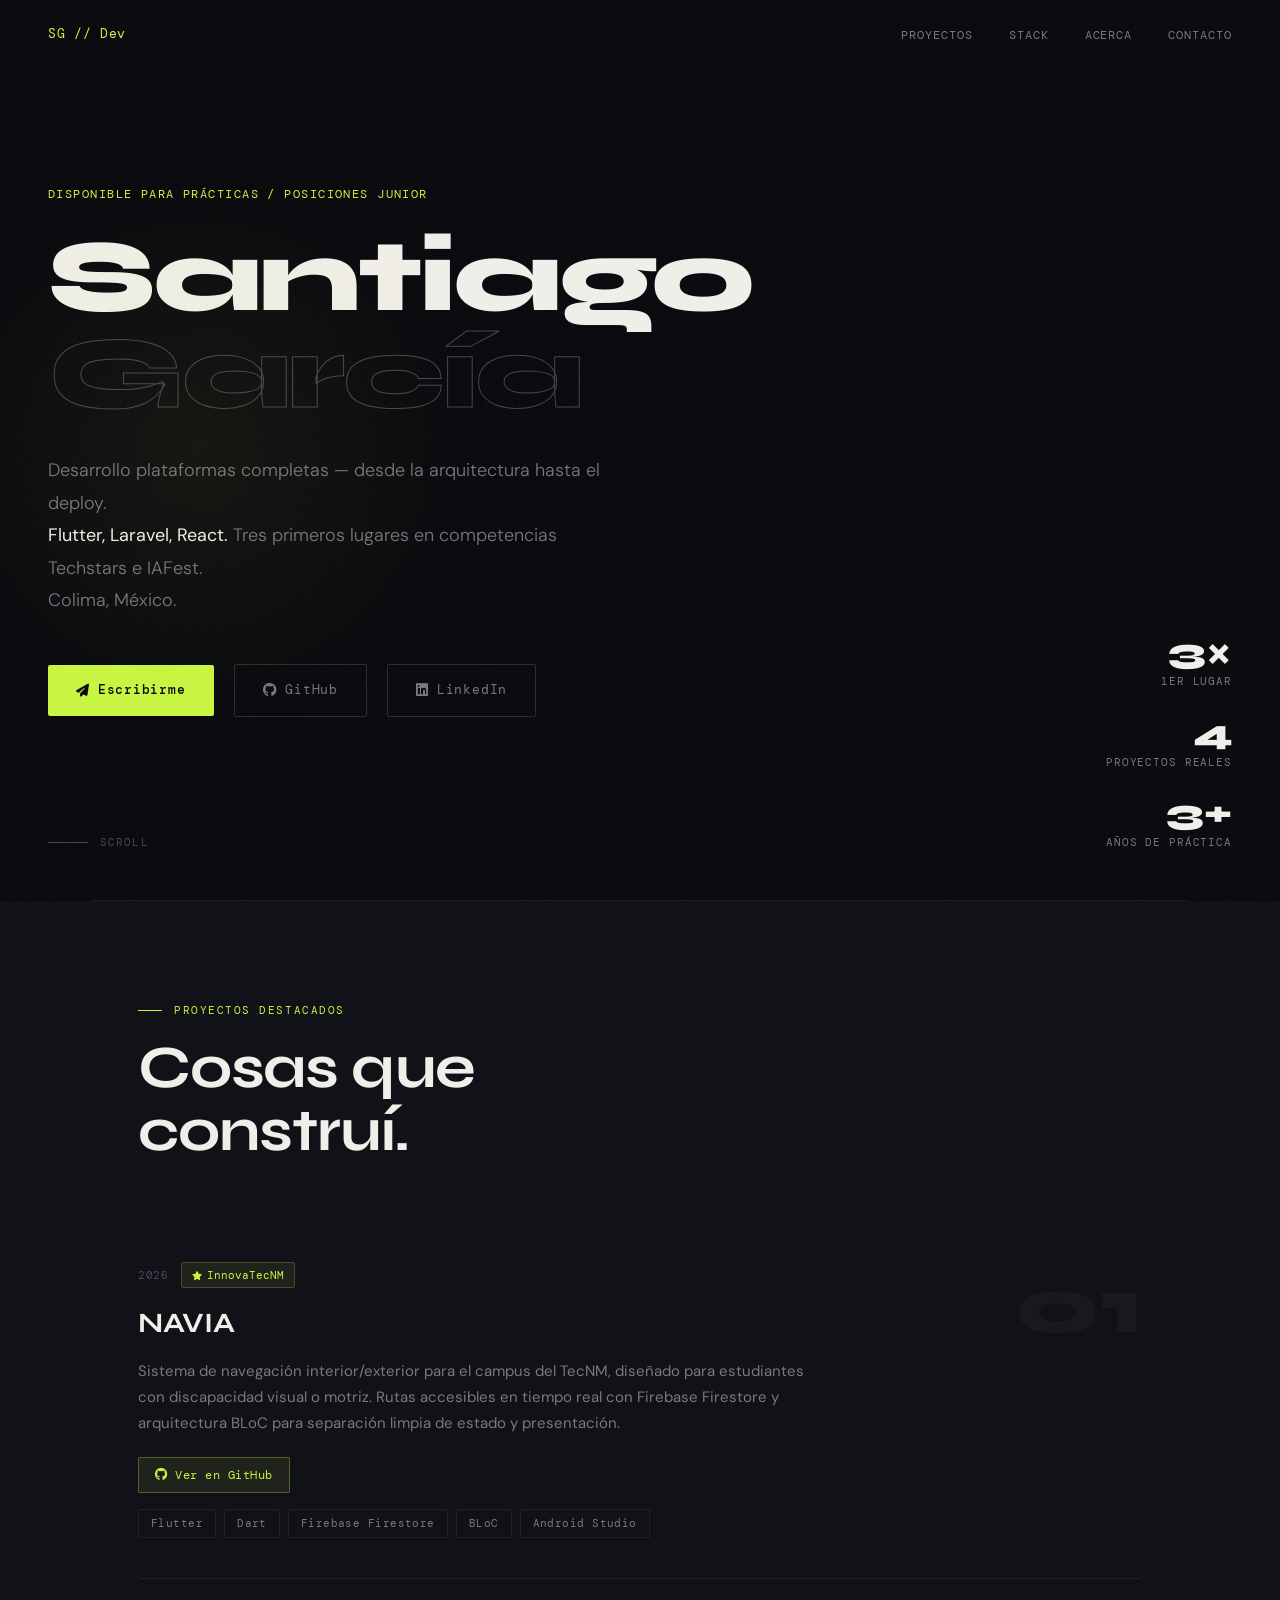
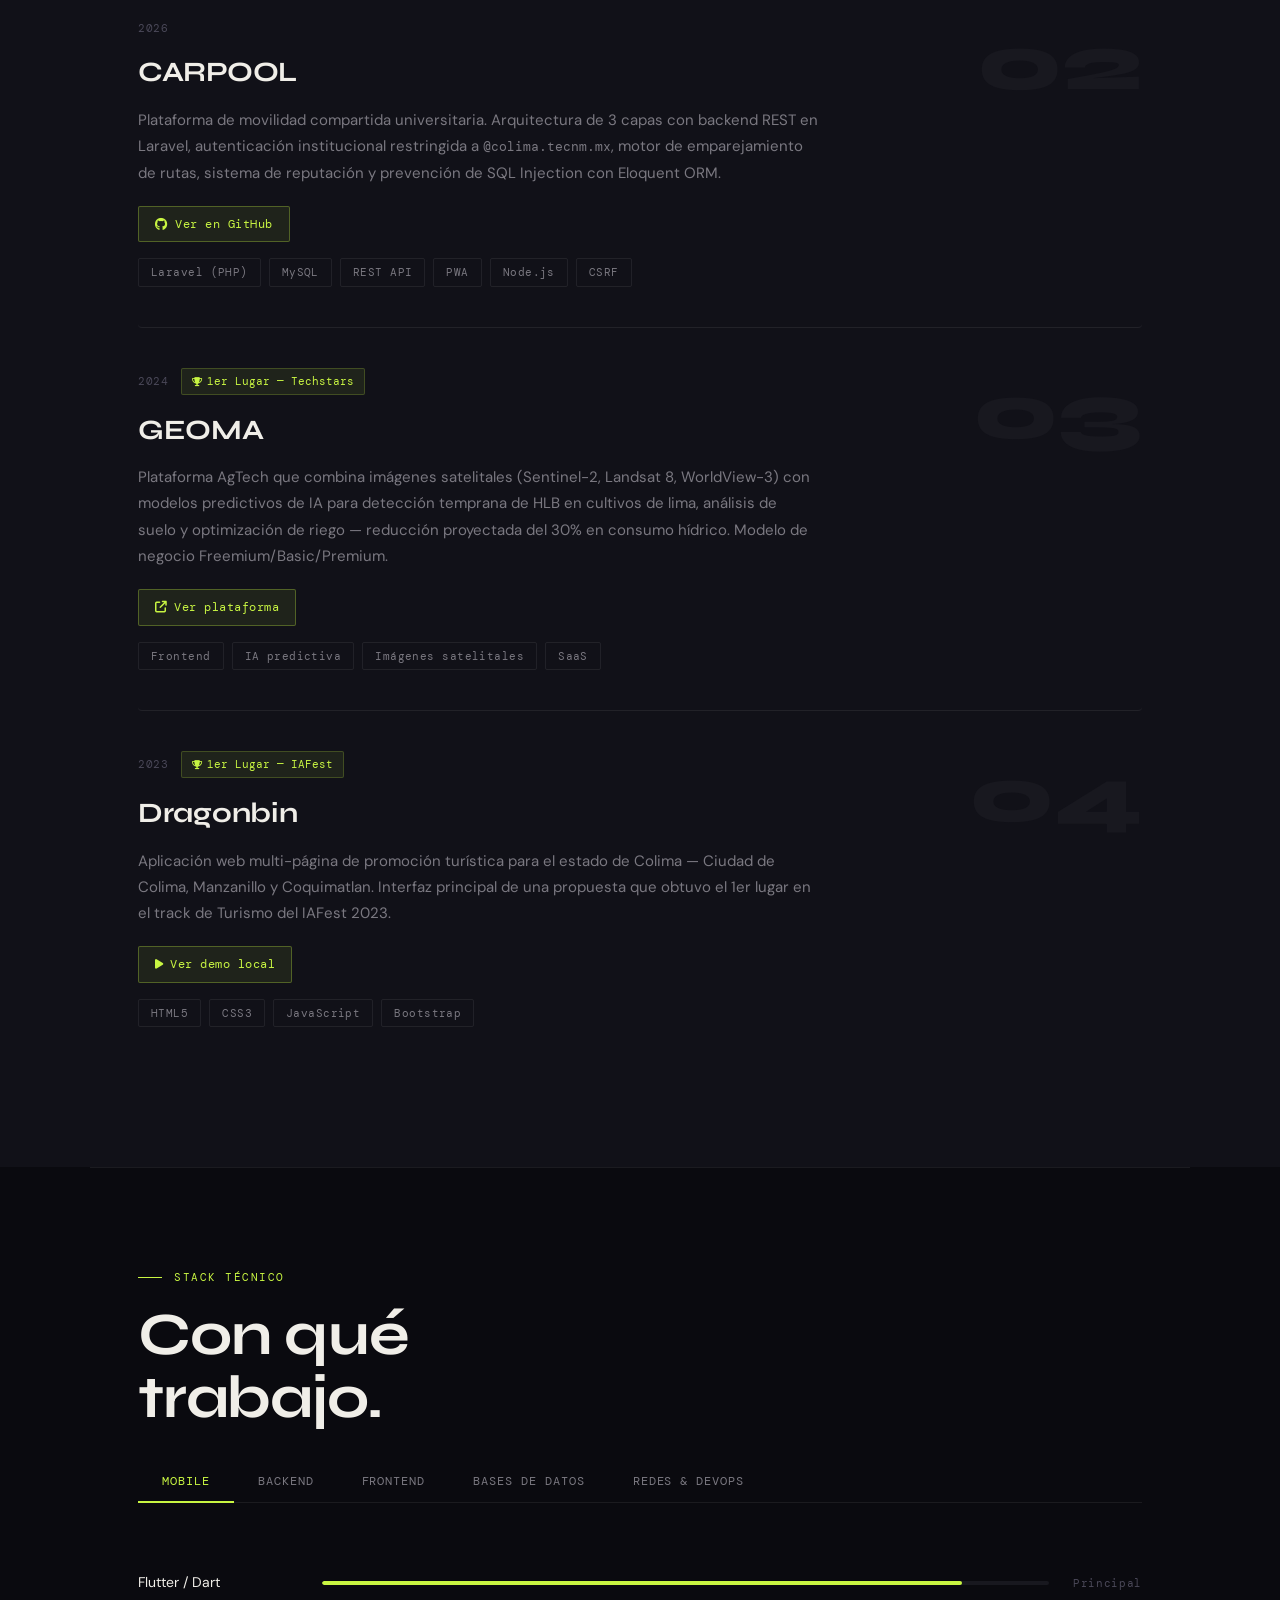
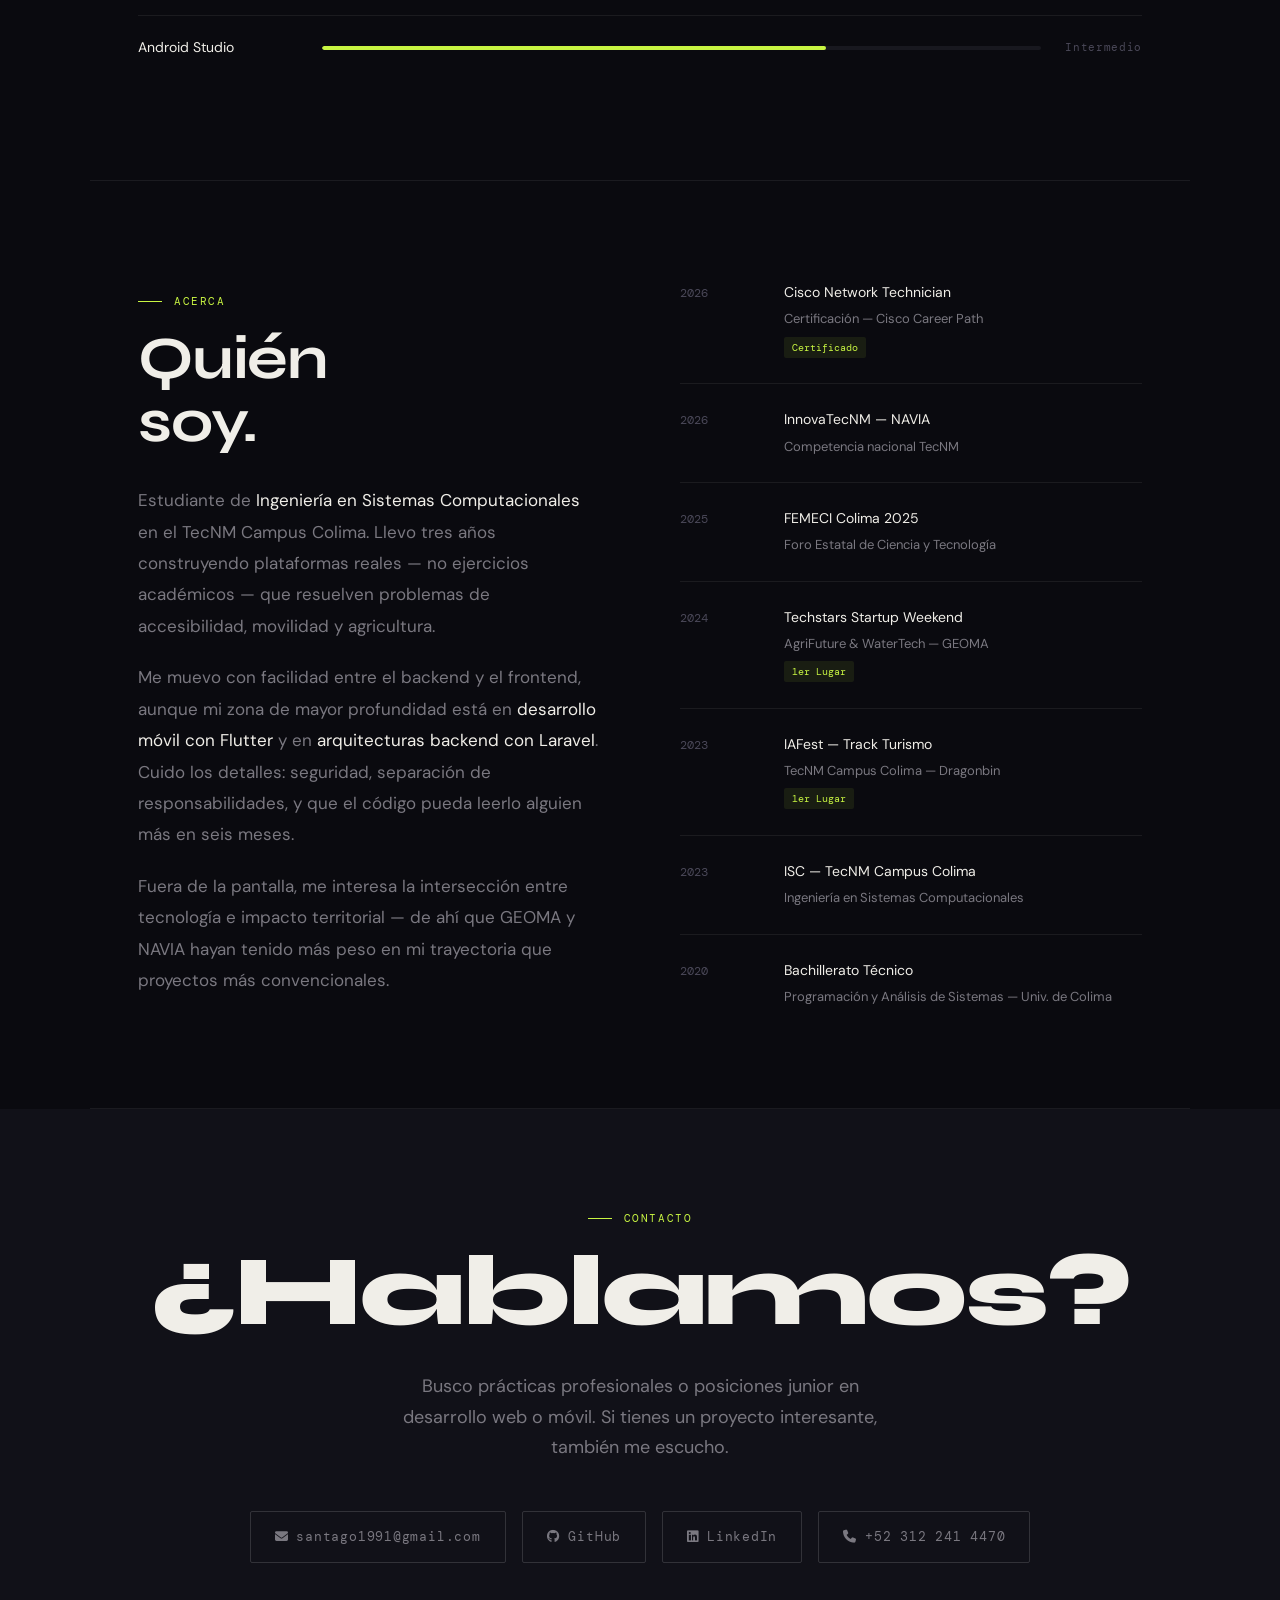
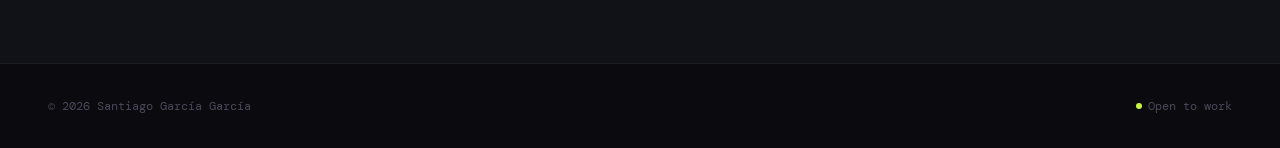
==== index.html @ 720985b6 "Add files via upload" ====
<!DOCTYPE html>
<html lang="es">
<head>
<meta charset="UTF-8">
<meta name="viewport" content="width=device-width, initial-scale=1.0">
<title>Santiago García — Software Developer</title>
<link href="https://fonts.googleapis.com/css2?family=Syne:wght@400;500;700;800&family=DM+Mono:wght@300;400;500&family=DM+Sans:ital,wght@0,300;0,400;0,500;1,300&display=swap" rel="stylesheet">
<link href="https://cdnjs.cloudflare.com/ajax/libs/font-awesome/6.5.0/css/all.min.css" rel="stylesheet">
<style>
:root {
  --bg: #0a0a0f;
  --surface: #111118;
  --surface2: #18181f;
  --border: rgba(255,255,255,0.07);
  --border-hover: rgba(255,255,255,0.14);
  --text: #f0eee8;
  --muted: #7a7880;
  --muted2: #4a4858;
  --accent: #c8f542;
  --accent-dim: rgba(200,245,66,0.08);
  --accent-dim2: rgba(200,245,66,0.15);
  --mono: 'DM Mono', monospace;
  --display: 'Syne', sans-serif;
  --body: 'DM Sans', sans-serif;
}
*,*::before,*::after{margin:0;padding:0;box-sizing:border-box}
html{scroll-behavior:smooth}
body{background:var(--bg);color:var(--text);font-family:var(--body);font-size:16px;line-height:1.7;overflow-x:hidden}
::selection{background:var(--accent);color:#0a0a0f}
a{color:inherit;text-decoration:none}

body::before{content:'';position:fixed;inset:0;background-image:url("data:image/svg+xml,%3Csvg viewBox='0 0 200 200' xmlns='http://www.w3.org/2000/svg'%3E%3Cfilter id='n'%3E%3CfeTurbulence type='fractalNoise' baseFrequency='0.9' numOctaves='4' stitchTiles='stitch'/%3E%3C/filter%3E%3Crect width='100%25' height='100%25' filter='url(%23n)' opacity='0.04'/%3E%3C/svg%3E");opacity:0.4;pointer-events:none;z-index:0}

/* NAV */
nav{position:fixed;top:0;left:0;right:0;z-index:100;padding:20px 48px;display:flex;align-items:center;justify-content:space-between;border-bottom:1px solid transparent;transition:border-color 0.3s,background 0.3s}
nav.scrolled{background:rgba(10,10,15,0.92);backdrop-filter:blur(20px);border-bottom-color:var(--border)}
.nav-logo{font-family:var(--mono);font-size:13px;color:var(--accent);letter-spacing:0.05em}
.nav-links{display:flex;gap:36px;list-style:none}
.nav-links a{font-family:var(--mono);font-size:12px;letter-spacing:0.08em;color:var(--muted);text-transform:uppercase;transition:color 0.2s}
.nav-links a:hover{color:var(--text)}

/* HERO */
.hero{position:relative;min-height:100vh;display:flex;flex-direction:column;justify-content:center;padding:0 48px;overflow:hidden}
.hero::after{content:'';position:absolute;width:600px;height:600px;background:radial-gradient(circle,rgba(200,245,66,0.06) 0%,transparent 70%);top:50%;left:-100px;transform:translateY(-50%);pointer-events:none;animation:pulse 6s ease-in-out infinite alternate}
@keyframes pulse{from{opacity:0.5;transform:translateY(-50%) scale(1)}to{opacity:1;transform:translateY(-48%) scale(1.05)}}

.hero-eyebrow{font-family:var(--mono);font-size:12px;letter-spacing:0.12em;color:var(--accent);text-transform:uppercase;margin-bottom:24px;opacity:0;animation:fadeUp 0.6s 0.2s ease forwards}
.hero-name{font-family:var(--display);font-size:clamp(56px,8vw,120px);font-weight:800;line-height:0.95;letter-spacing:-0.03em;margin-bottom:32px;opacity:0;animation:fadeUp 0.7s 0.35s ease forwards}
.hero-name em{font-style:normal;color:transparent;-webkit-text-stroke:1px rgba(255,255,255,0.25)}
.hero-statement{max-width:580px;font-size:18px;font-weight:300;color:var(--muted);line-height:1.8;margin-bottom:48px;opacity:0;animation:fadeUp 0.7s 0.5s ease forwards}
.hero-statement strong{color:var(--text);font-weight:400}
.hero-actions{display:flex;align-items:center;gap:20px;flex-wrap:wrap;opacity:0;animation:fadeUp 0.7s 0.65s ease forwards}

.btn-primary{display:inline-flex;align-items:center;gap:8px;background:var(--accent);color:#0a0a0f;font-family:var(--mono);font-size:13px;font-weight:500;letter-spacing:0.06em;padding:14px 28px;border-radius:2px;transition:opacity 0.2s,transform 0.2s}
.btn-primary:hover{opacity:0.88;transform:translateY(-1px)}
.btn-ghost{display:inline-flex;align-items:center;gap:8px;border:1px solid var(--border-hover);color:var(--muted);font-family:var(--mono);font-size:13px;letter-spacing:0.06em;padding:14px 28px;border-radius:2px;transition:border-color 0.2s,color 0.2s}
.btn-ghost:hover{border-color:var(--muted);color:var(--text)}

.hero-scroll{position:absolute;bottom:48px;left:48px;display:flex;align-items:center;gap:12px;opacity:0;animation:fadeUp 0.7s 0.9s ease forwards}
.hero-scroll span{font-family:var(--mono);font-size:11px;letter-spacing:0.1em;color:var(--muted2);text-transform:uppercase}
.scroll-line{width:40px;height:1px;background:var(--muted2);position:relative;overflow:hidden}
.scroll-line::after{content:'';position:absolute;left:-100%;top:0;width:100%;height:100%;background:var(--accent);animation:lineSlide 2s ease-in-out infinite}
@keyframes lineSlide{0%{left:-100%}50%{left:0%}100%{left:100%}}

.hero-stats{position:absolute;right:48px;bottom:48px;display:flex;flex-direction:column;gap:24px;text-align:right;opacity:0;animation:fadeUp 0.7s 0.8s ease forwards}
.stat-number{font-family:var(--display);font-size:36px;font-weight:800;color:var(--text);line-height:1}
.stat-label{font-family:var(--mono);font-size:11px;color:var(--muted);letter-spacing:0.08em;text-transform:uppercase;margin-top:2px}

@keyframes fadeUp{from{opacity:0;transform:translateY(24px)}to{opacity:1;transform:translateY(0)}}

/* SECTIONS */
section{position:relative;z-index:1}
.section-inner{max-width:1100px;margin:0 auto;padding:100px 48px}
.section-label{font-family:var(--mono);font-size:11px;letter-spacing:0.14em;color:var(--accent);text-transform:uppercase;margin-bottom:16px;display:flex;align-items:center;gap:12px}
.section-label::before{content:'';display:block;width:24px;height:1px;background:var(--accent)}
.section-title{font-family:var(--display);font-size:clamp(36px,5vw,60px);font-weight:700;letter-spacing:-0.02em;line-height:1.05;margin-bottom:60px}
.divider{height:1px;background:var(--border);max-width:1100px;margin:0 auto}

/* PROJECTS */
#projects{background:var(--surface)}
.projects-list{display:flex;flex-direction:column}

.project-item{display:grid;grid-template-columns:1fr auto;align-items:start;gap:32px;padding:40px 0;border-bottom:1px solid var(--border);transition:background 0.3s;border-radius:4px}
.project-item:last-child{border-bottom:none}
.project-item:hover{background:rgba(255,255,255,0.02)}
.project-item:hover .project-arrow{opacity:1;transform:translate(4px,-4px)}

.project-meta{display:flex;align-items:center;gap:12px;margin-bottom:12px}
.project-year{font-family:var(--mono);font-size:11px;color:var(--muted2);letter-spacing:0.06em}
.project-award{display:inline-flex;align-items:center;gap:5px;background:var(--accent-dim);color:var(--accent);font-family:var(--mono);font-size:11px;padding:3px 10px;border-radius:2px;border:1px solid rgba(200,245,66,0.2)}
.project-name{font-family:var(--display);font-size:28px;font-weight:700;letter-spacing:-0.01em;margin-bottom:10px}
.project-desc{color:var(--muted);font-size:15px;max-width:680px;line-height:1.75;margin-bottom:20px}

.project-links{display:flex;gap:10px;flex-wrap:wrap;margin-bottom:16px}
.project-link-btn{display:inline-flex;align-items:center;gap:7px;border:1px solid var(--border-hover);color:var(--muted);font-family:var(--mono);font-size:12px;letter-spacing:0.04em;padding:7px 16px;border-radius:2px;transition:all 0.2s}
.project-link-btn:hover{border-color:var(--accent);color:var(--accent);background:var(--accent-dim)}
.project-link-btn.primary-link{border-color:rgba(200,245,66,0.3);color:var(--accent);background:var(--accent-dim)}
.project-link-btn.primary-link:hover{background:var(--accent-dim2)}

.project-tech-list{display:flex;flex-wrap:wrap;gap:8px}
.tech-chip{font-family:var(--mono);font-size:11px;color:var(--muted);border:1px solid var(--border);padding:4px 12px;border-radius:2px;letter-spacing:0.04em;transition:border-color 0.2s,color 0.2s}
.project-item:hover .tech-chip{border-color:var(--border-hover);color:var(--text)}

.project-right{display:flex;flex-direction:column;align-items:flex-end;gap:16px;padding-top:4px}
.project-number{font-family:var(--display);font-size:80px;font-weight:800;color:var(--surface2);line-height:1;user-select:none;transition:color 0.3s}
.project-item:hover .project-number{color:rgba(200,245,66,0.08)}
.project-arrow{font-size:20px;color:var(--muted2);opacity:0;transition:opacity 0.3s,transform 0.3s}

/* SKILLS — REDISEÑO */
#skills{background:var(--bg)}

.skills-tabs{display:flex;gap:0;margin-bottom:48px;border-bottom:1px solid var(--border)}
.skill-tab{font-family:var(--mono);font-size:12px;letter-spacing:0.08em;text-transform:uppercase;color:var(--muted);padding:12px 24px;border-bottom:2px solid transparent;cursor:pointer;transition:color 0.2s,border-color 0.2s;background:none;border-top:none;border-left:none;border-right:none;margin-bottom:-1px}
.skill-tab:hover{color:var(--text)}
.skill-tab.active{color:var(--accent);border-bottom-color:var(--accent)}

.skills-panel{display:none}
.skills-panel.active{display:block}

.skills-rows{display:flex;flex-direction:column;gap:0}
.skill-row{display:grid;grid-template-columns:160px 1fr auto;align-items:center;gap:24px;padding:20px 0;border-bottom:1px solid var(--border)}
.skill-row:last-child{border-bottom:none}
.skill-row-name{font-size:14px;color:var(--text);font-weight:400}
.skill-bar-wrap{height:4px;background:var(--surface2);border-radius:2px;overflow:hidden;position:relative}
.skill-bar{height:100%;border-radius:2px;background:var(--accent);width:0;transition:width 1.2s cubic-bezier(0.16,1,0.3,1)}
.skill-level{font-family:var(--mono);font-size:11px;color:var(--muted2);letter-spacing:0.06em;white-space:nowrap}

/* ABOUT */
#about{background:var(--bg)}
.about-grid{display:grid;grid-template-columns:1fr 1fr;gap:80px;align-items:center}
.about-text{color:var(--muted);font-size:17px;line-height:1.85}
.about-text p{margin-bottom:20px}
.about-text p:last-child{margin-bottom:0}
.about-text strong{color:var(--text);font-weight:400}

.timeline{display:flex;flex-direction:column}
.timeline-item{display:grid;grid-template-columns:80px 1fr;gap:24px;padding:24px 0;border-bottom:1px solid var(--border)}
.timeline-item:first-child{padding-top:0}
.timeline-item:last-child{border-bottom:none;padding-bottom:0}
.tl-year{font-family:var(--mono);font-size:12px;color:var(--muted2);padding-top:2px}
.tl-title{font-size:14px;color:var(--text);font-weight:400;margin-bottom:4px}
.tl-sub{font-size:13px;color:var(--muted)}
.tl-badge{display:inline-block;background:var(--accent-dim);color:var(--accent);font-family:var(--mono);font-size:10px;padding:2px 8px;border-radius:2px;margin-top:6px}

/* CONTACT */
#contact{background:var(--surface)}
.contact-inner{display:flex;flex-direction:column;align-items:center;text-align:center}
.contact-title{font-family:var(--display);font-size:clamp(48px,8vw,100px);font-weight:800;letter-spacing:-0.03em;line-height:0.95;margin-bottom:32px;color:var(--text)}
.contact-subtitle{color:var(--muted);font-size:18px;max-width:500px;margin-bottom:48px;line-height:1.7}
.contact-links{display:flex;gap:16px;flex-wrap:wrap;justify-content:center}
.contact-link{display:inline-flex;align-items:center;gap:8px;border:1px solid var(--border-hover);color:var(--muted);font-family:var(--mono);font-size:13px;letter-spacing:0.06em;padding:14px 24px;border-radius:2px;transition:border-color 0.2s,color 0.2s,background 0.2s}
.contact-link:hover{border-color:var(--accent);color:var(--accent);background:var(--accent-dim)}

/* FOOTER */
footer{padding:32px 48px;border-top:1px solid var(--border);display:flex;justify-content:space-between;align-items:center}
.footer-text{font-family:var(--mono);font-size:12px;color:var(--muted2)}
.footer-right{font-family:var(--mono);font-size:12px;color:var(--muted2);display:flex;align-items:center;gap:6px}
.status-dot{width:6px;height:6px;border-radius:50%;background:var(--accent);animation:blink 2s ease-in-out infinite}
@keyframes blink{0%,100%{opacity:1}50%{opacity:0.3}}

/* REVEAL */
.reveal{opacity:0;transform:translateY(30px);transition:opacity 0.7s ease,transform 0.7s ease}
.reveal.visible{opacity:1;transform:translateY(0)}

/* RESPONSIVE */
@media(max-width:900px){
  .hero,.nav{padding-left:24px;padding-right:24px}
  nav{padding:20px 24px}
  .nav-links{display:none}
  .section-inner{padding:70px 24px}
  .about-grid{grid-template-columns:1fr;gap:48px}
  .awards-grid{grid-template-columns:1fr}
  .hero-stats{display:none}
  footer{padding:24px;flex-direction:column;gap:8px}
  .project-item{grid-template-columns:1fr}
  .project-number{display:none}
  .skill-row{grid-template-columns:120px 1fr auto;gap:16px}
}
</style>
</head>
<body>

<nav id="navbar">
  <div class="nav-logo">SG // Dev</div>
  <ul class="nav-links">
    <li><a href="#projects">Proyectos</a></li>
    <li><a href="#skills">Stack</a></li>
    <li><a href="#about">Acerca</a></li>
    <li><a href="#contact">Contacto</a></li>
  </ul>
</nav>

<!-- HERO -->
<section class="hero">
  <p class="hero-eyebrow">Disponible para prácticas / posiciones junior</p>
  <h1 class="hero-name">Santiago<br><em>García</em></h1>
  <p class="hero-statement">
    Desarrollo plataformas completas — desde la arquitectura hasta el deploy.<br>
    <strong>Flutter, Laravel, React.</strong> Tres primeros lugares en competencias Techstars e IAFest.<br>
    Colima, México.
  </p>
  <div class="hero-actions">
    <a href="mailto:santago1991@gmail.com" class="btn-primary">
      <i class="fas fa-paper-plane" style="font-size:13px"></i> Escribirme
    </a>
    <a href="https://github.com/SantiagoPro1" target="_blank" class="btn-ghost">
      <i class="fab fa-github" style="font-size:14px"></i> GitHub
    </a>
    <a href="https://linkedin.com/in/santiago-garc%C3%ADa-garc%C3%ADa-71a982220" target="_blank" class="btn-ghost">
      <i class="fab fa-linkedin" style="font-size:14px"></i> LinkedIn
    </a>
  </div>
  <div class="hero-scroll">
    <div class="scroll-line"></div>
    <span>Scroll</span>
  </div>
  <div class="hero-stats">
    <div>
      <div class="stat-number">3×</div>
      <div class="stat-label">1er lugar</div>
    </div>
    <div>
      <div class="stat-number">4</div>
      <div class="stat-label">proyectos reales</div>
    </div>
    <div>
      <div class="stat-number">3+</div>
      <div class="stat-label">años de práctica</div>
    </div>
  </div>
</section>

<div class="divider"></div>

<!-- PROJECTS -->
<section id="projects">
  <div class="section-inner">
    <p class="section-label reveal">Proyectos destacados</p>
    <h2 class="section-title reveal">Cosas que<br>construí.</h2>

    <div class="projects-list">

      <!-- NAVIA -->
      <div class="project-item reveal">
        <div class="project-left">
          <div class="project-meta">
            <span class="project-year">2026</span>
            <span class="project-award"><i class="fas fa-star" style="font-size:9px"></i> InnovaTecNM</span>
          </div>
          <div class="project-name">NAVIA</div>
          <p class="project-desc">
            Sistema de navegación interior/exterior para el campus del TecNM, diseñado para estudiantes con discapacidad visual o motriz. Rutas accesibles en tiempo real con Firebase Firestore y arquitectura BLoC para separación limpia de estado y presentación.
          </p>
          <div class="project-links">
            <a href="https://github.com/TacosAlPastorMX/SINAIT-APP" target="_blank" class="project-link-btn primary-link">
              <i class="fab fa-github" style="font-size:13px"></i> Ver en GitHub
            </a>
          </div>
          <div class="project-tech-list">
            <span class="tech-chip">Flutter</span>
            <span class="tech-chip">Dart</span>
            <span class="tech-chip">Firebase Firestore</span>
            <span class="tech-chip">BLoC</span>
            <span class="tech-chip">Android Studio</span>
          </div>
        </div>
        <div class="project-right">
          <div class="project-number">01</div>
          <div class="project-arrow"><i class="fas fa-arrow-up-right"></i></div>
        </div>
      </div>

      <!-- CARPOOL -->
      <div class="project-item reveal">
        <div class="project-left">
          <div class="project-meta">
            <span class="project-year">2026</span>
          </div>
          <div class="project-name">CARPOOL</div>
          <p class="project-desc">
            Plataforma de movilidad compartida universitaria. Arquitectura de 3 capas con backend REST en Laravel, autenticación institucional restringida a <code style="font-family:var(--mono);font-size:13px;color:var(--muted)">@colima.tecnm.mx</code>, motor de emparejamiento de rutas, sistema de reputación y prevención de SQL Injection con Eloquent ORM.
          </p>
          <div class="project-links">
            <a href="https://github.com/SantiagoPro1/CARPOOL" target="_blank" class="project-link-btn primary-link">
              <i class="fab fa-github" style="font-size:13px"></i> Ver en GitHub
            </a>
          </div>
          <div class="project-tech-list">
            <span class="tech-chip">Laravel (PHP)</span>
            <span class="tech-chip">MySQL</span>
            <span class="tech-chip">REST API</span>
            <span class="tech-chip">PWA</span>
            <span class="tech-chip">Node.js</span>
            <span class="tech-chip">CSRF</span>
          </div>
        </div>
        <div class="project-right">
          <div class="project-number">02</div>
          <div class="project-arrow"><i class="fas fa-arrow-up-right"></i></div>
        </div>
      </div>

      <!-- GEOMA -->
      <div class="project-item reveal">
        <div class="project-left">
          <div class="project-meta">
            <span class="project-year">2024</span>
            <span class="project-award"><i class="fas fa-trophy" style="font-size:9px"></i> 1er Lugar — Techstars</span>
          </div>
          <div class="project-name">GEOMA</div>
          <p class="project-desc">
            Plataforma AgTech que combina imágenes satelitales (Sentinel-2, Landsat 8, WorldView-3) con modelos predictivos de IA para detección temprana de HLB en cultivos de lima, análisis de suelo y optimización de riego — reducción proyectada del 30% en consumo hídrico. Modelo de negocio Freemium/Basic/Premium.
          </p>
          <div class="project-links">
            <a href="https://geomas.softr.app/" target="_blank" class="project-link-btn primary-link">
              <i class="fas fa-arrow-up-right-from-square" style="font-size:12px"></i> Ver plataforma
            </a>
          </div>
          <div class="project-tech-list">
            <span class="tech-chip">Frontend</span>
            <span class="tech-chip">IA predictiva</span>
            <span class="tech-chip">Imágenes satelitales</span>
            <span class="tech-chip">SaaS</span>
          </div>
        </div>
        <div class="project-right">
          <div class="project-number">03</div>
          <div class="project-arrow"><i class="fas fa-arrow-up-right"></i></div>
        </div>
      </div>

      <!-- DRAGONBIN -->
      <div class="project-item reveal">
        <div class="project-left">
          <div class="project-meta">
            <span class="project-year">2023</span>
            <span class="project-award"><i class="fas fa-trophy" style="font-size:9px"></i> 1er Lugar — IAFest</span>
          </div>
          <div class="project-name">Dragonbin</div>
          <p class="project-desc">
            Aplicación web multi-página de promoción turística para el estado de Colima — Ciudad de Colima, Manzanillo y Coquimatlan. Interfaz principal de una propuesta que obtuvo el 1er lugar en el track de Turismo del IAFest 2023.
          </p>
          <div class="project-links">
            <a href="#" onclick="openDragonbin(); return false;" class="project-link-btn primary-link">
              <i class="fas fa-play" style="font-size:11px"></i> Ver demo local
            </a>
          </div>
          <div class="project-tech-list">
            <span class="tech-chip">HTML5</span>
            <span class="tech-chip">CSS3</span>
            <span class="tech-chip">JavaScript</span>
            <span class="tech-chip">Bootstrap</span>
          </div>
        </div>
        <div class="project-right">
          <div class="project-number">04</div>
          <div class="project-arrow"><i class="fas fa-arrow-up-right"></i></div>
        </div>
      </div>

    </div>
  </div>
</section>

<div class="divider"></div>

<!-- SKILLS — NUEVA VERSIÓN CON TABS Y BARRAS -->
<section id="skills">
  <div class="section-inner">
    <p class="section-label reveal">Stack técnico</p>
    <h2 class="section-title reveal" style="margin-bottom:32px">Con qué<br>trabajo.</h2>

    <div class="skills-tabs reveal">
      <button class="skill-tab active" onclick="switchTab('mobile')">Mobile</button>
      <button class="skill-tab" onclick="switchTab('backend')">Backend</button>
      <button class="skill-tab" onclick="switchTab('frontend')">Frontend</button>
      <button class="skill-tab" onclick="switchTab('datos')">Bases de datos</button>
      <button class="skill-tab" onclick="switchTab('redes')">Redes & DevOps</button>
    </div>

    <!-- Mobile -->
    <div class="skills-panel active reveal" id="panel-mobile">
      <div class="skills-rows">
        <div class="skill-row">
          <div class="skill-row-name">Flutter / Dart</div>
          <div class="skill-bar-wrap"><div class="skill-bar" data-width="88"></div></div>
          <div class="skill-level">Principal</div>
        </div>

        <div class="skill-row">
          <div class="skill-row-name">Android Studio</div>
          <div class="skill-bar-wrap"><div class="skill-bar" data-width="70"></div></div>
          <div class="skill-level">Intermedio</div>
        </div>

      </div>
    </div>

    <!-- Backend -->
    <div class="skills-panel reveal" id="panel-backend">
      <div class="skills-rows">
        <div class="skill-row">
          <div class="skill-row-name">Laravel (PHP)</div>
          <div class="skill-bar-wrap"><div class="skill-bar" data-width="85"></div></div>
          <div class="skill-level">Principal</div>
        </div>
        <div class="skill-row">
          <div class="skill-row-name">REST API Design</div>
          <div class="skill-bar-wrap"><div class="skill-bar" data-width="80"></div></div>
          <div class="skill-level">Avanzado</div>
        </div>
        <div class="skill-row">
          <div class="skill-row-name">Node.js</div>
          <div class="skill-bar-wrap"><div class="skill-bar" data-width="65"></div></div>
          <div class="skill-level">Intermedio</div>
        </div>
        <div class="skill-row">
          <div class="skill-row-name">Python</div>
          <div class="skill-bar-wrap"><div class="skill-bar" data-width="60"></div></div>
          <div class="skill-level">Intermedio</div>
        </div>
        <div class="skill-row">
          <div class="skill-row-name">Java / C#</div>
          <div class="skill-bar-wrap"><div class="skill-bar" data-width="55"></div></div>
          <div class="skill-level">Funcional</div>
        </div>
      </div>
    </div>

    <!-- Frontend -->
    <div class="skills-panel reveal" id="panel-frontend">
      <div class="skills-rows">
        <div class="skill-row">
          <div class="skill-row-name">React</div>
          <div class="skill-bar-wrap"><div class="skill-bar" data-width="72"></div></div>
          <div class="skill-level">Avanzado</div>
        </div>
        <div class="skill-row">
          <div class="skill-row-name">HTML5 / CSS3</div>
          <div class="skill-bar-wrap"><div class="skill-bar" data-width="85"></div></div>
          <div class="skill-level">Avanzado</div>
        </div>
        <div class="skill-row">
          <div class="skill-row-name">JavaScript</div>
          <div class="skill-bar-wrap"><div class="skill-bar" data-width="75"></div></div>
          <div class="skill-level">Avanzado</div>
        </div>
        <div class="skill-row">
          <div class="skill-row-name">PWA</div>
          <div class="skill-bar-wrap"><div class="skill-bar" data-width="68"></div></div>
          <div class="skill-level">Intermedio</div>
        </div>
      </div>
    </div>

    <!-- Datos -->
    <div class="skills-panel reveal" id="panel-datos">
      <div class="skills-rows">
        <div class="skill-row">
          <div class="skill-row-name">MySQL</div>
          <div class="skill-bar-wrap"><div class="skill-bar" data-width="83"></div></div>
          <div class="skill-level">Avanzado</div>
        </div>
        <div class="skill-row">
          <div class="skill-row-name">Firebase Firestore</div>
          <div class="skill-bar-wrap"><div class="skill-bar" data-width="80"></div></div>
          <div class="skill-level">Avanzado</div>
        </div>
        <div class="skill-row">
          <div class="skill-row-name">SQL Server</div>
          <div class="skill-bar-wrap"><div class="skill-bar" data-width="65"></div></div>
          <div class="skill-level">Intermedio</div>
        </div>
        <div class="skill-row">
          <div class="skill-row-name">SQLite</div>
          <div class="skill-bar-wrap"><div class="skill-bar" data-width="62"></div></div>
          <div class="skill-level">Intermedio</div>
        </div>
      </div>
    </div>

    <!-- Redes -->
    <div class="skills-panel reveal" id="panel-redes">
      <div class="skills-rows">
        <div class="skill-row">
          <div class="skill-row-name">Git / GitHub</div>
          <div class="skill-bar-wrap"><div class="skill-bar" data-width="82"></div></div>
          <div class="skill-level">Avanzado</div>
        </div>
        <div class="skill-row">
          <div class="skill-row-name">Cisco Networking</div>
          <div class="skill-bar-wrap"><div class="skill-bar" data-width="75"></div></div>
          <div class="skill-level">Certificado</div>
        </div>
        <div class="skill-row">
          <div class="skill-row-name">TCP/IP</div>
          <div class="skill-bar-wrap"><div class="skill-bar" data-width="72"></div></div>
          <div class="skill-level">Avanzado</div>
        </div>
        <div class="skill-row">
          <div class="skill-row-name">Linux (Nobara/Fedora)</div>
          <div class="skill-bar-wrap"><div class="skill-bar" data-width="70"></div></div>
          <div class="skill-level">Intermedio</div>
        </div>
        <div class="skill-row">
          <div class="skill-row-name">CLI</div>
          <div class="skill-bar-wrap"><div class="skill-bar" data-width="78"></div></div>
          <div class="skill-level">Avanzado</div>
        </div>
      </div>
    </div>

  </div>
</section>

<div class="divider"></div>

<!-- ABOUT -->
<section id="about">
  <div class="section-inner">
    <div class="about-grid">
      <div>
        <p class="section-label reveal">Acerca</p>
        <h2 class="section-title reveal" style="margin-bottom:32px">Quién<br>soy.</h2>
        <div class="about-text reveal">
          <p>Estudiante de <strong>Ingeniería en Sistemas Computacionales</strong> en el TecNM Campus Colima. Llevo tres años construyendo plataformas reales — no ejercicios académicos — que resuelven problemas de accesibilidad, movilidad y agricultura.</p>
          <p>Me muevo con facilidad entre el backend y el frontend, aunque mi zona de mayor profundidad está en <strong>desarrollo móvil con Flutter</strong> y en <strong>arquitecturas backend con Laravel</strong>. Cuido los detalles: seguridad, separación de responsabilidades, y que el código pueda leerlo alguien más en seis meses.</p>
          <p>Fuera de la pantalla, me interesa la intersección entre tecnología e impacto territorial — de ahí que GEOMA y NAVIA hayan tenido más peso en mi trayectoria que proyectos más convencionales.</p>
        </div>
      </div>
      <div class="about-right reveal">
        <div class="timeline">
          <div class="timeline-item">
            <div class="tl-year">2026</div>
            <div>
              <div class="tl-title">Cisco Network Technician</div>
              <div class="tl-sub">Certificación — Cisco Career Path</div>
              <div class="tl-badge">Certificado</div>
            </div>
          </div>
          <div class="timeline-item">
            <div class="tl-year">2026</div>
            <div>
              <div class="tl-title">InnovaTecNM — NAVIA</div>
              <div class="tl-sub">Competencia nacional TecNM</div>
            </div>
          </div>
          <div class="timeline-item">
            <div class="tl-year">2025</div>
            <div>
              <div class="tl-title">FEMECI Colima 2025</div>
              <div class="tl-sub">Foro Estatal de Ciencia y Tecnología</div>
            </div>
          </div>
          <div class="timeline-item">
            <div class="tl-year">2024</div>
            <div>
              <div class="tl-title">Techstars Startup Weekend</div>
              <div class="tl-sub">AgriFuture & WaterTech — GEOMA</div>
              <div class="tl-badge">1er Lugar</div>
            </div>
          </div>
          <div class="timeline-item">
            <div class="tl-year">2023</div>
            <div>
              <div class="tl-title">IAFest — Track Turismo</div>
              <div class="tl-sub">TecNM Campus Colima — Dragonbin</div>
              <div class="tl-badge">1er Lugar</div>
            </div>
          </div>
          <div class="timeline-item">
            <div class="tl-year">2023</div>
            <div>
              <div class="tl-title">ISC — TecNM Campus Colima</div>
              <div class="tl-sub">Ingeniería en Sistemas Computacionales</div>
            </div>
          </div>
          <div class="timeline-item">
            <div class="tl-year">2020</div>
            <div>
              <div class="tl-title">Bachillerato Técnico</div>
              <div class="tl-sub">Programación y Análisis de Sistemas — Univ. de Colima</div>
            </div>
          </div>
        </div>
      </div>
    </div>
  </div>
</section>

<div class="divider"></div>

<!-- CONTACT -->
<section id="contact">
  <div class="section-inner">
    <div class="contact-inner">
      <p class="section-label reveal" style="justify-content:center">Contacto</p>
      <h2 class="contact-title reveal">¿Hablamos?</h2>
      <p class="contact-subtitle reveal">Busco prácticas profesionales o posiciones junior en desarrollo web o móvil. Si tienes un proyecto interesante, también me escucho.</p>
      <div class="contact-links reveal">
        <a href="mailto:santago1991@gmail.com" class="contact-link">
          <i class="fas fa-envelope"></i> santago1991@gmail.com
        </a>
        <a href="https://github.com/SantiagoPro1" target="_blank" class="contact-link">
          <i class="fab fa-github"></i> GitHub
        </a>
        <a href="https://linkedin.com/in/santiago-garc%C3%ADa-garc%C3%ADa-71a982220" target="_blank" class="contact-link">
          <i class="fab fa-linkedin"></i> LinkedIn
        </a>
        <a href="tel:+523122414470" class="contact-link">
          <i class="fas fa-phone"></i> +52 312 241 4470
        </a>
      </div>
    </div>
  </div>
</section>

<footer>
  <span class="footer-text">© 2026 Santiago García García</span>
  <div class="footer-right">
    <div class="status-dot"></div>
    Open to work
  </div>
</footer>

<script>
// Nav scroll
const navbar = document.getElementById('navbar');
window.addEventListener('scroll', () => {
  navbar.classList.toggle('scrolled', window.scrollY > 60);
});

// Reveal on scroll
const observer = new IntersectionObserver((entries) => {
  entries.forEach(entry => {
    if (entry.isIntersecting) {
      setTimeout(() => entry.target.classList.add('visible'), 80);
      observer.unobserve(entry.target);
    }
  });
}, { threshold: 0.1 });
document.querySelectorAll('.reveal').forEach(el => observer.observe(el));

// Skill bars animation
function animateBars(panel) {
  panel.querySelectorAll('.skill-bar').forEach(bar => {
    bar.style.width = '0';
    setTimeout(() => {
      bar.style.width = bar.dataset.width + '%';
    }, 50);
  });
}

// Tabs
function switchTab(name) {
  document.querySelectorAll('.skill-tab').forEach(t => t.classList.remove('active'));
  document.querySelectorAll('.skills-panel').forEach(p => p.classList.remove('active'));
  event.target.classList.add('active');
  const panel = document.getElementById('panel-' + name);
  panel.classList.add('active');
  animateBars(panel);
}

// Animate bars when skills section enters viewport
const skillsObserver = new IntersectionObserver((entries) => {
  entries.forEach(entry => {
    if (entry.isIntersecting) {
      const activePanel = document.querySelector('.skills-panel.active');
      if (activePanel) animateBars(activePanel);
      skillsObserver.disconnect();
    }
  });
}, { threshold: 0.2 });
const skillsSection = document.getElementById('skills');
if (skillsSection) skillsObserver.observe(skillsSection);

// Dragonbin demo note
function openDragonbin() {
  alert('Dragonbin es un proyecto local (HTML/CSS). Para verlo, descarga el ZIP desde el portafolio o contáctame directamente.');
}
</script>
</body>
</html>
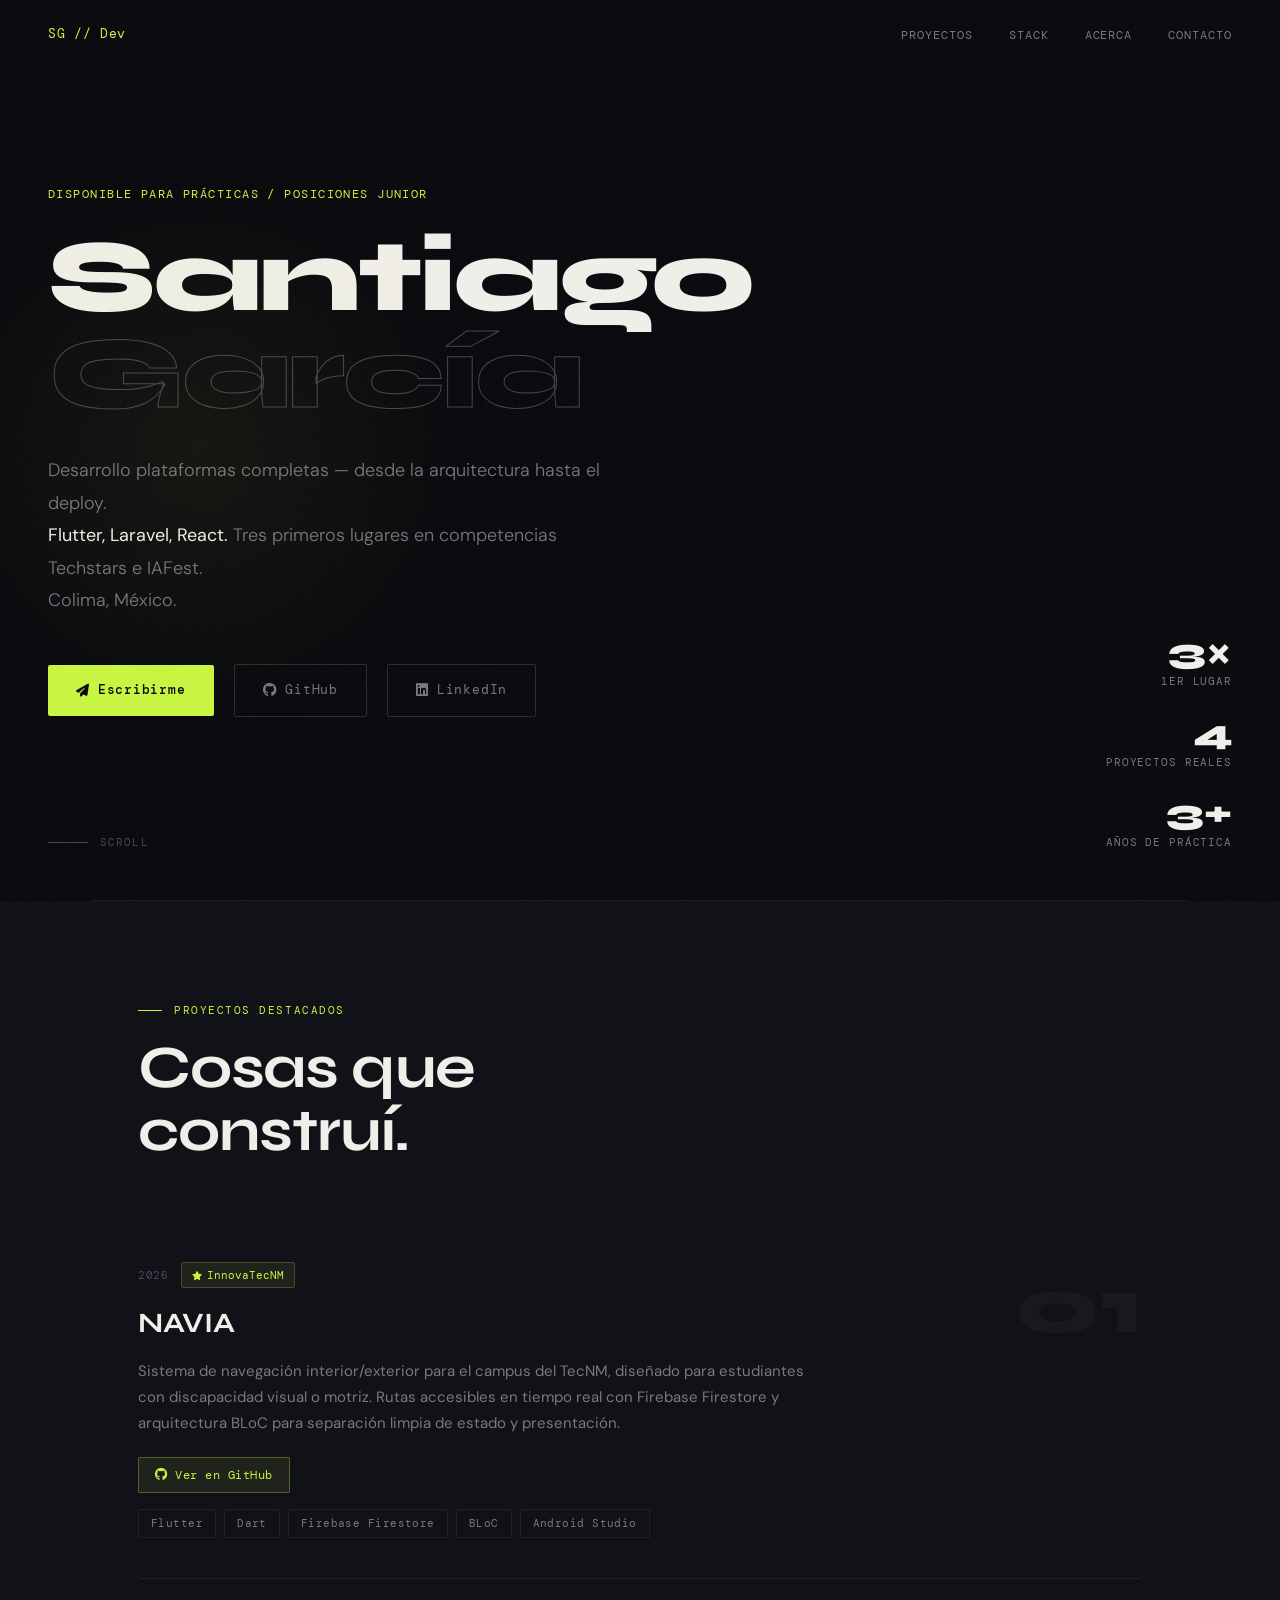
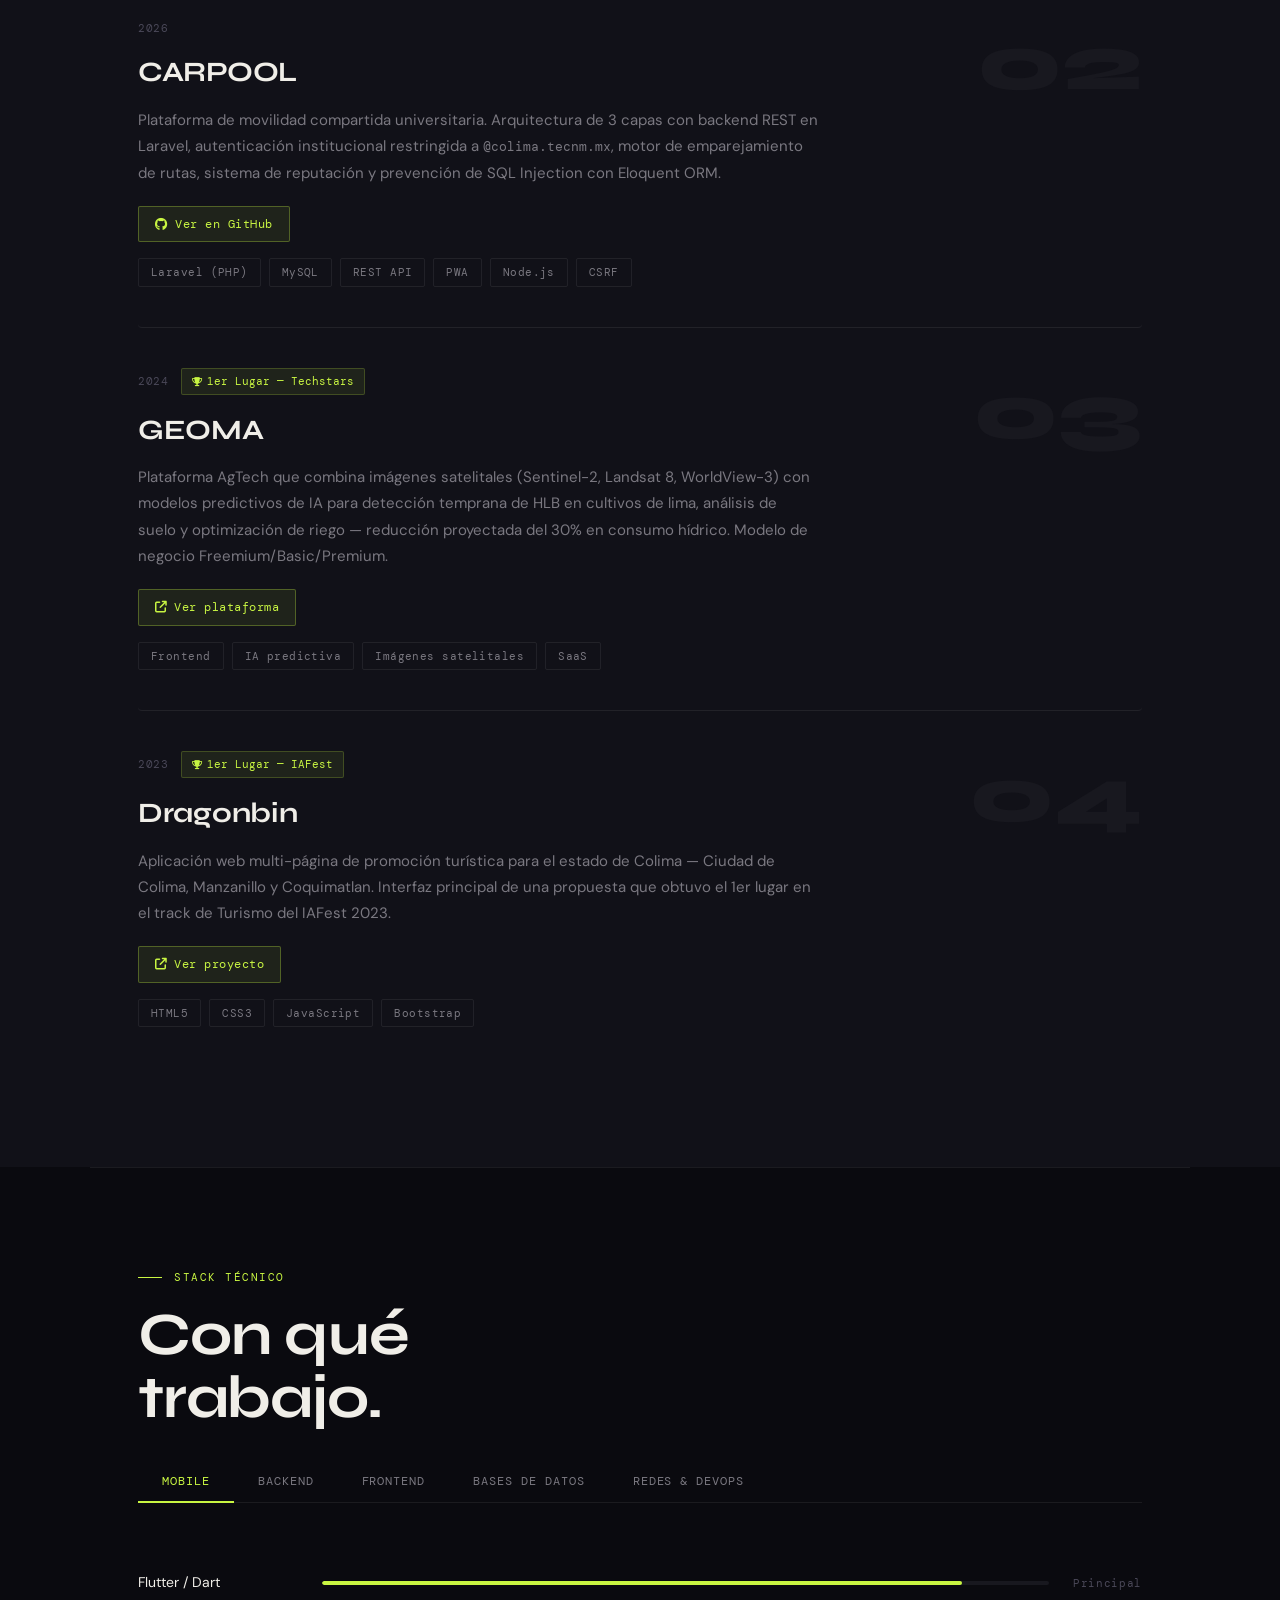
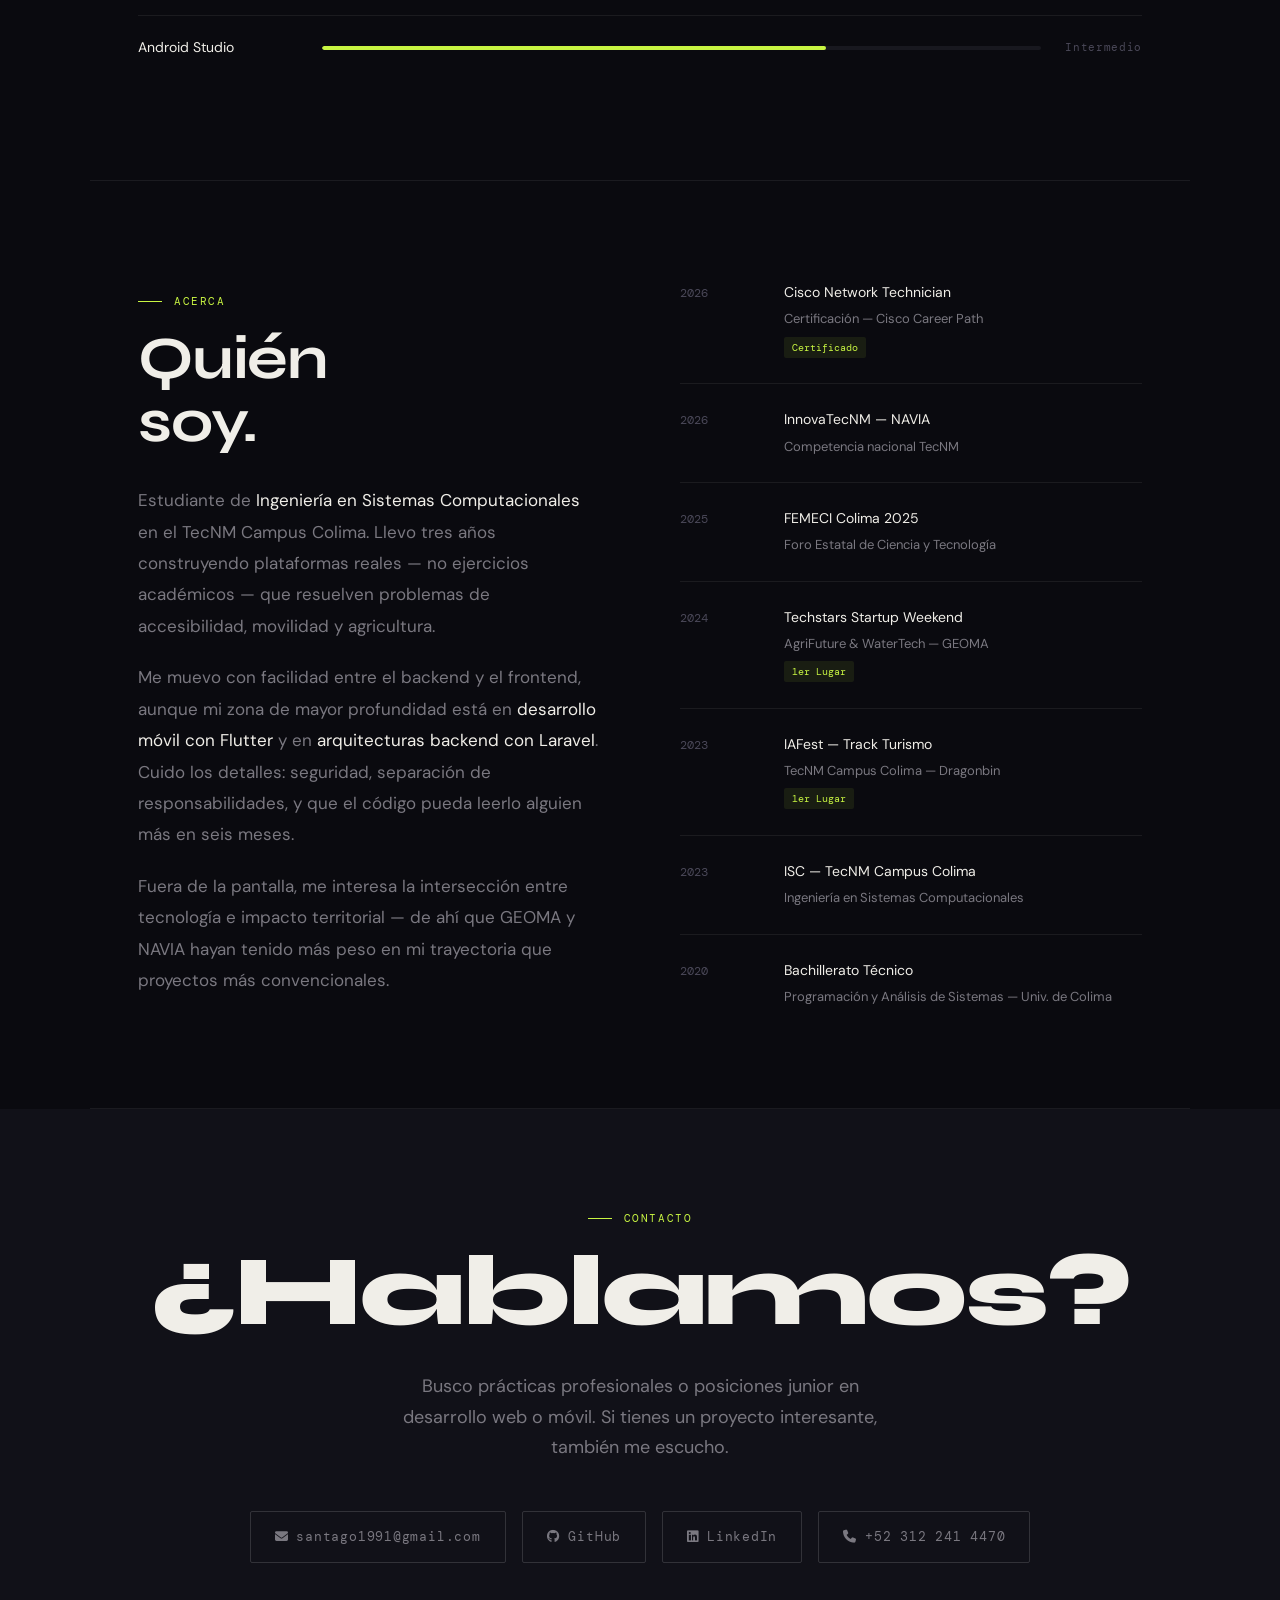
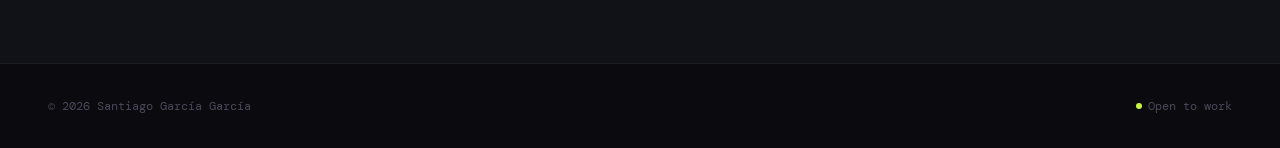
==== commit 84460cbe: "Add files via upload" ====
--- a/index.html
+++ b/index.html
@@ -341,8 +341,8 @@
             Aplicación web multi-página de promoción turística para el estado de Colima — Ciudad de Colima, Manzanillo y Coquimatlan. Interfaz principal de una propuesta que obtuvo el 1er lugar en el track de Turismo del IAFest 2023.
           </p>
           <div class="project-links">
-            <a href="#" onclick="openDragonbin(); return false;" class="project-link-btn primary-link">
-              <i class="fas fa-play" style="font-size:11px"></i> Ver demo local
+            <a href="./dragonbin/index.html" target="_blank" class="project-link-btn primary-link">
+              <i class="fas fa-arrow-up-right-from-square" style="font-size:12px"></i> Ver proyecto
             </a>
           </div>
           <div class="project-tech-list">
@@ -674,10 +674,6 @@
 const skillsSection = document.getElementById('skills');
 if (skillsSection) skillsObserver.observe(skillsSection);
 
-// Dragonbin demo note
-function openDragonbin() {
-  alert('Dragonbin es un proyecto local (HTML/CSS). Para verlo, descarga el ZIP desde el portafolio o contáctame directamente.');
-}
 </script>
 </body>
 </html>
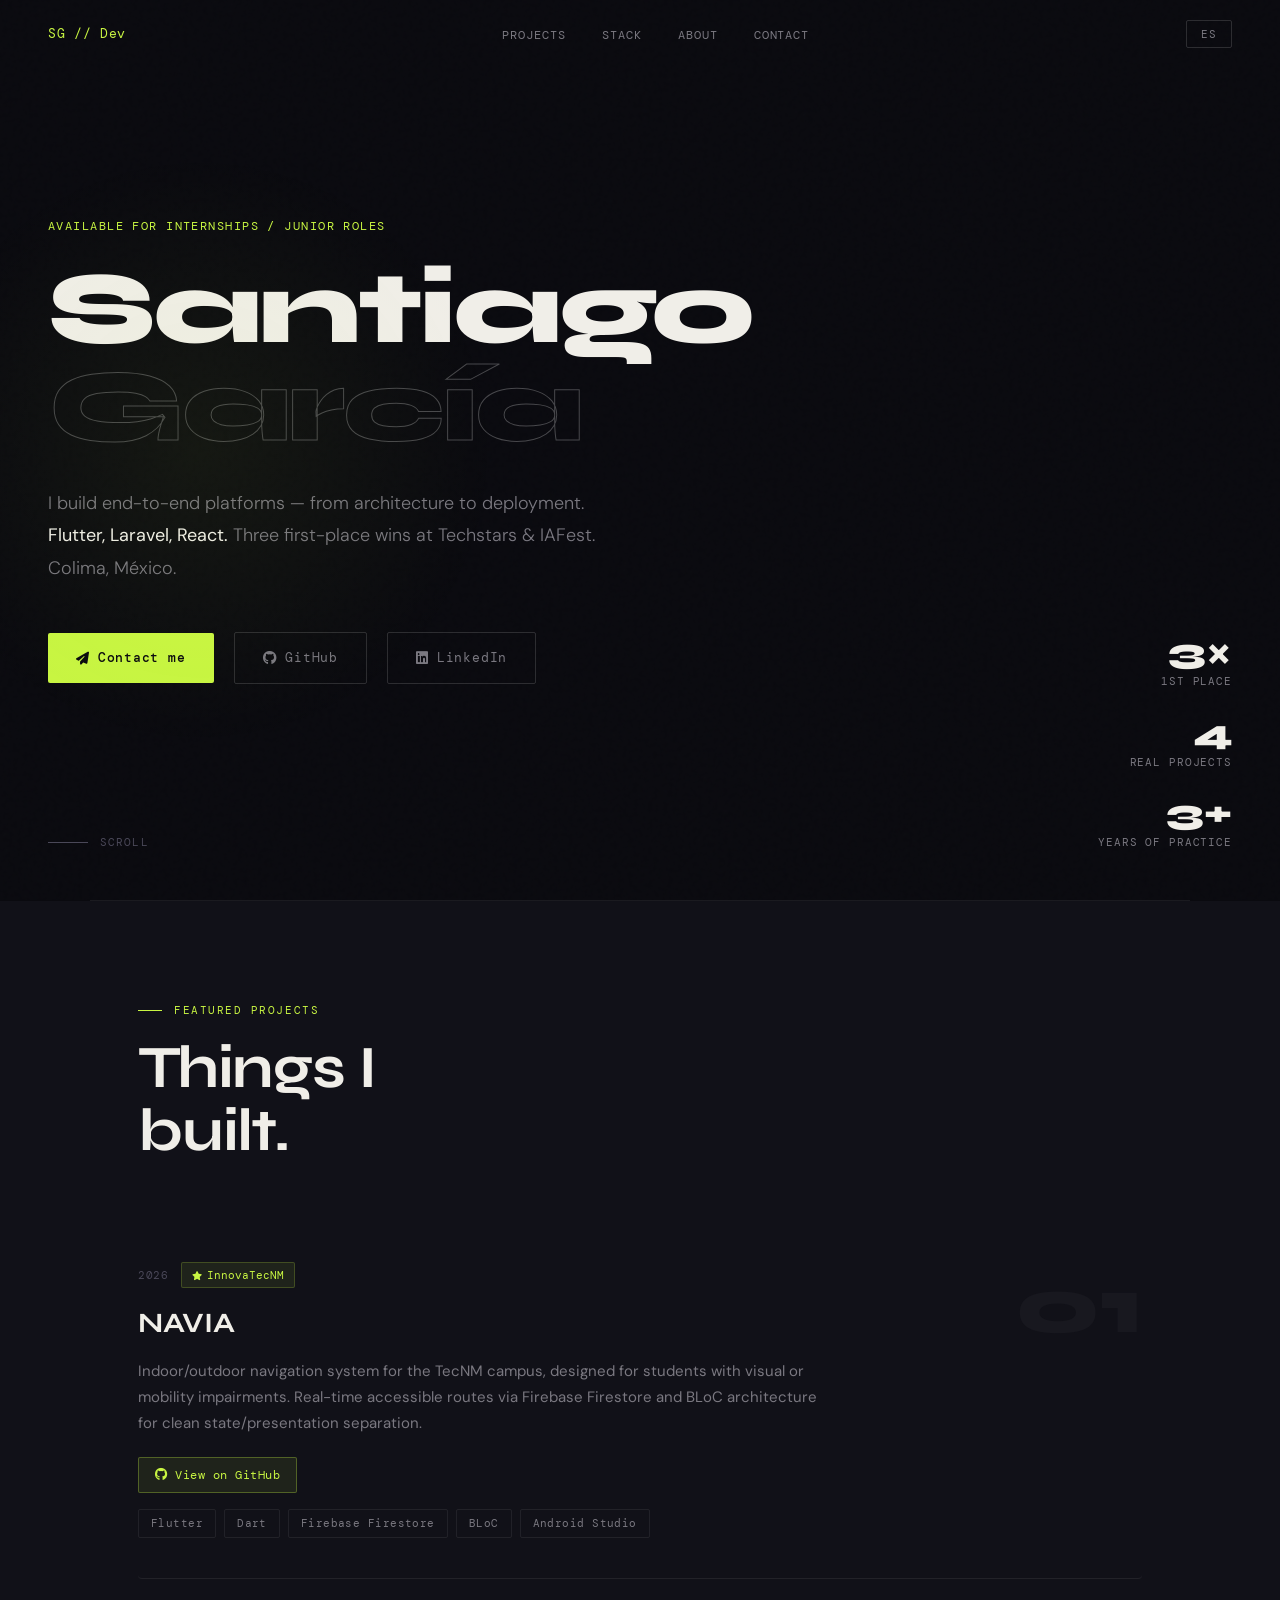
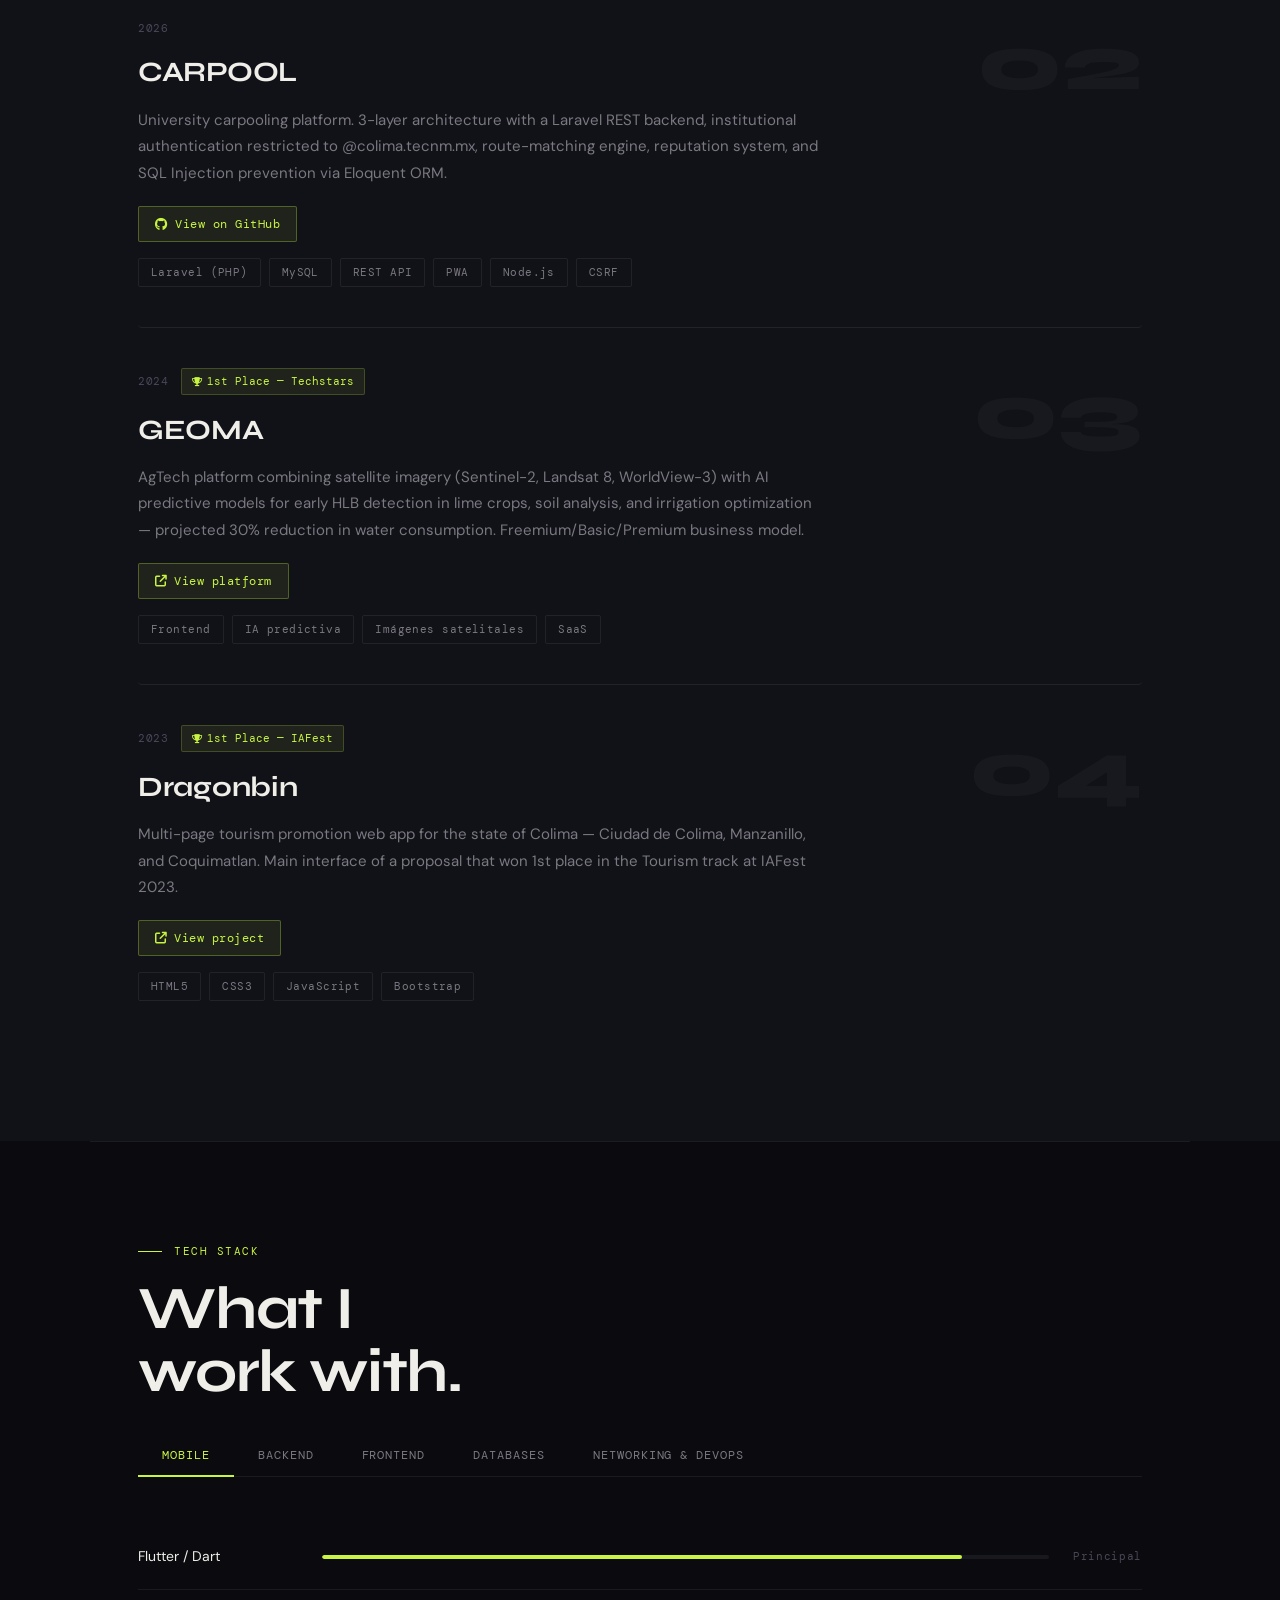
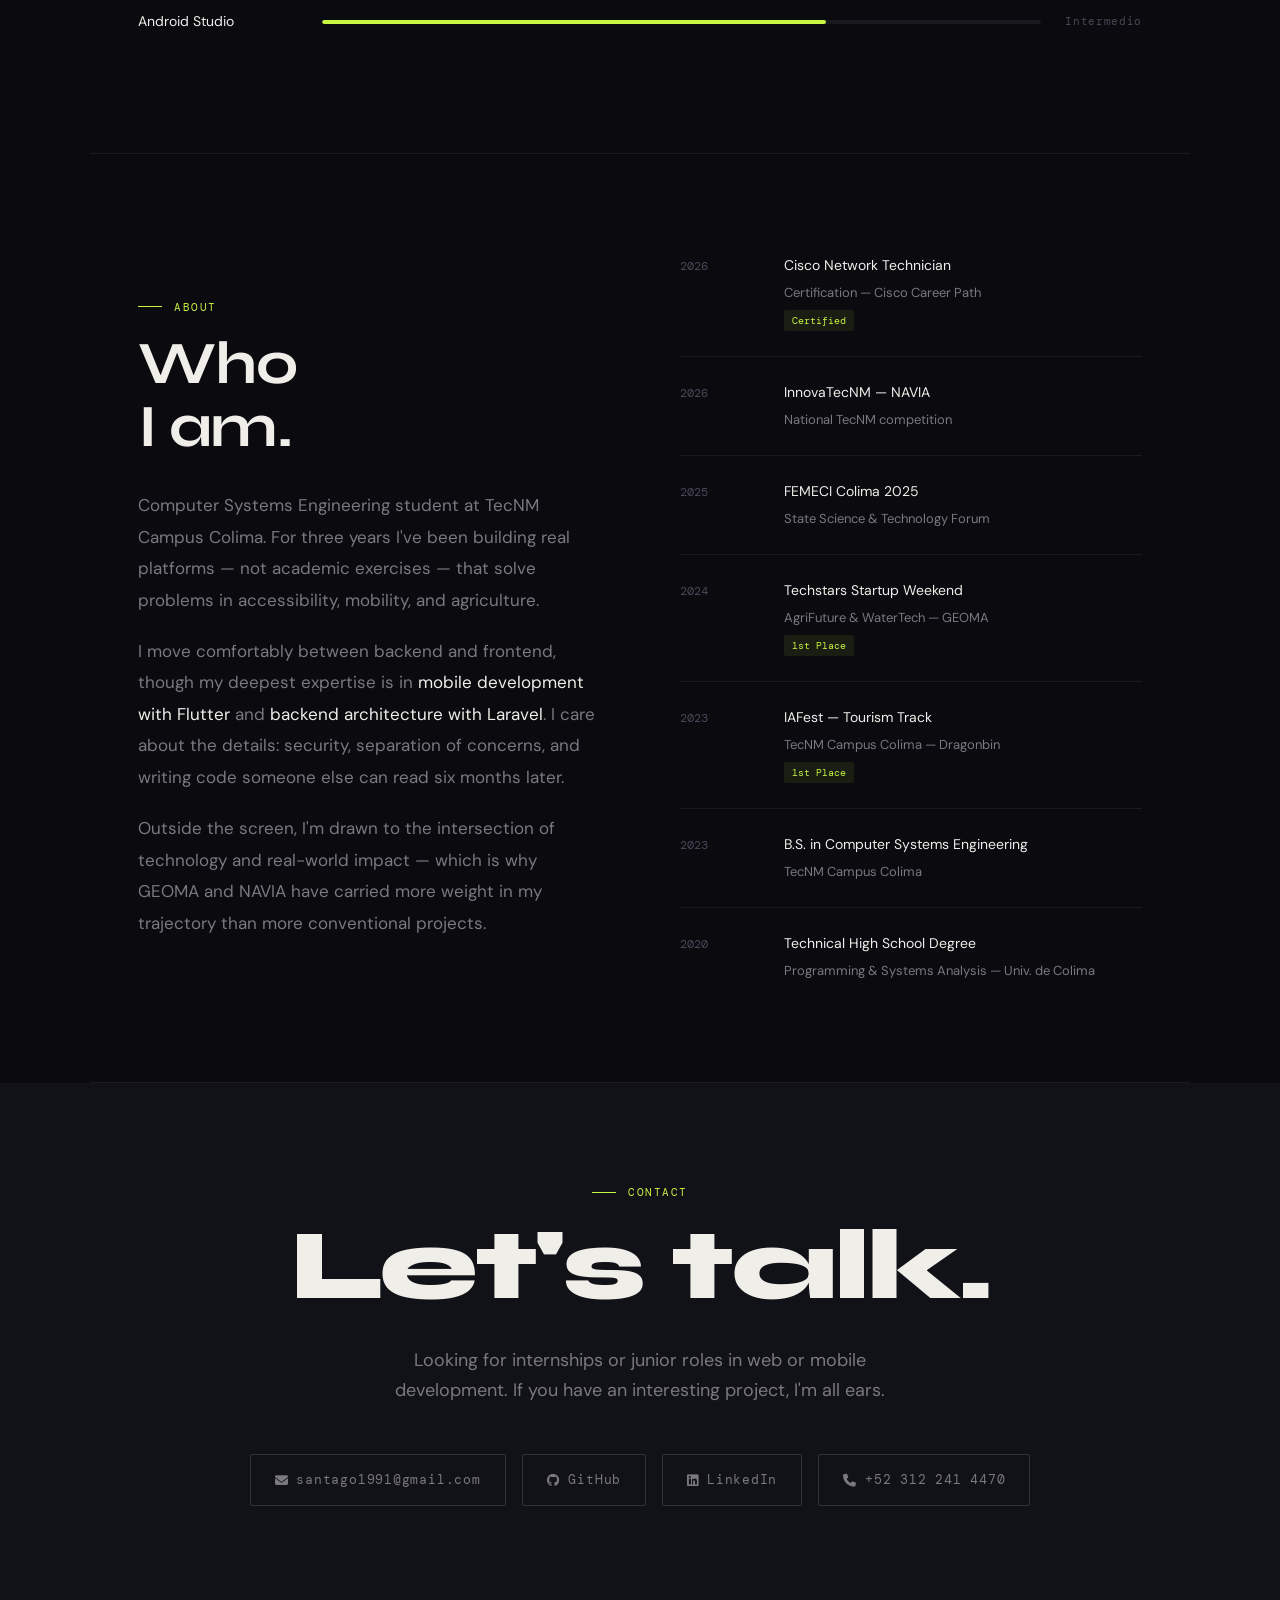
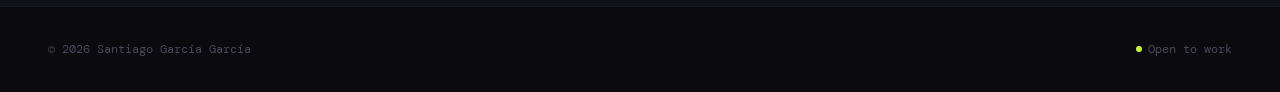
==== commit 7c9fb7cb: "Add files via upload" ====
--- a/index.html
+++ b/index.html
@@ -38,6 +38,8 @@
 .nav-links{display:flex;gap:36px;list-style:none}
 .nav-links a{font-family:var(--mono);font-size:12px;letter-spacing:0.08em;color:var(--muted);text-transform:uppercase;transition:color 0.2s}
 .nav-links a:hover{color:var(--text)}
+.lang-btn{font-family:var(--mono);font-size:11px;letter-spacing:0.1em;color:var(--muted);border:1px solid var(--border-hover);background:none;padding:6px 14px;border-radius:2px;cursor:pointer;transition:all 0.2s;text-transform:uppercase}
+.lang-btn:hover{color:var(--accent);border-color:var(--accent)}
 
 /* HERO */
 .hero{position:relative;min-height:100vh;display:flex;flex-direction:column;justify-content:center;padding:0 48px;overflow:hidden}
@@ -183,25 +185,26 @@
 <nav id="navbar">
   <div class="nav-logo">SG // Dev</div>
   <ul class="nav-links">
-    <li><a href="#projects">Proyectos</a></li>
+    <li><a href="#projects" data-i18n="nav-projects">Projects</a></li>
     <li><a href="#skills">Stack</a></li>
-    <li><a href="#about">Acerca</a></li>
-    <li><a href="#contact">Contacto</a></li>
+    <li><a href="#about" data-i18n="nav-about">About</a></li>
+    <li><a href="#contact" data-i18n="nav-contact">Contact</a></li>
   </ul>
+  <button class="lang-btn" id="lang-toggle" onclick="toggleLang()">ES</button>
 </nav>
 
 <!-- HERO -->
 <section class="hero">
-  <p class="hero-eyebrow">Disponible para prácticas / posiciones junior</p>
+  <p class="hero-eyebrow" data-i18n="hero-eyebrow">Available for internships / junior roles</p>
   <h1 class="hero-name">Santiago<br><em>García</em></h1>
-  <p class="hero-statement">
-    Desarrollo plataformas completas — desde la arquitectura hasta el deploy.<br>
-    <strong>Flutter, Laravel, React.</strong> Tres primeros lugares en competencias Techstars e IAFest.<br>
+  <p class="hero-statement" data-i18n="hero-statement">
+    I build end-to-end platforms — from architecture to deployment.<br>
+    <strong>Flutter, Laravel, React.</strong> Three first-place wins at Techstars & IAFest.<br>
     Colima, México.
   </p>
   <div class="hero-actions">
     <a href="mailto:santago1991@gmail.com" class="btn-primary">
-      <i class="fas fa-paper-plane" style="font-size:13px"></i> Escribirme
+      <i class="fas fa-paper-plane" style="font-size:13px"></i> <span data-i18n="hero-cta">Contact me</span>
     </a>
     <a href="https://github.com/SantiagoPro1" target="_blank" class="btn-ghost">
       <i class="fab fa-github" style="font-size:14px"></i> GitHub
@@ -217,15 +220,15 @@
   <div class="hero-stats">
     <div>
       <div class="stat-number">3×</div>
-      <div class="stat-label">1er lugar</div>
+      <div class="stat-label" data-i18n="stat-1">1st place</div>
     </div>
     <div>
       <div class="stat-number">4</div>
-      <div class="stat-label">proyectos reales</div>
+      <div class="stat-label" data-i18n="stat-2">real projects</div>
     </div>
     <div>
       <div class="stat-number">3+</div>
-      <div class="stat-label">años de práctica</div>
+      <div class="stat-label" data-i18n="stat-3">years of practice</div>
     </div>
   </div>
 </section>
@@ -235,8 +238,8 @@
 <!-- PROJECTS -->
 <section id="projects">
   <div class="section-inner">
-    <p class="section-label reveal">Proyectos destacados</p>
-    <h2 class="section-title reveal">Cosas que<br>construí.</h2>
+    <p class="section-label reveal" data-i18n="projects-label">Featured projects</p>
+    <h2 class="section-title reveal" data-i18n="projects-title">Things I<br>built.</h2>
 
     <div class="projects-list">
 
@@ -248,12 +251,12 @@
             <span class="project-award"><i class="fas fa-star" style="font-size:9px"></i> InnovaTecNM</span>
           </div>
           <div class="project-name">NAVIA</div>
-          <p class="project-desc">
-            Sistema de navegación interior/exterior para el campus del TecNM, diseñado para estudiantes con discapacidad visual o motriz. Rutas accesibles en tiempo real con Firebase Firestore y arquitectura BLoC para separación limpia de estado y presentación.
+          <p class="project-desc" data-i18n="navia-desc">
+            Indoor/outdoor navigation system for the TecNM campus, designed for students with visual or mobility impairments. Real-time accessible routes via Firebase Firestore and BLoC architecture for clean state/presentation separation.
           </p>
           <div class="project-links">
             <a href="https://github.com/TacosAlPastorMX/SINAIT-APP" target="_blank" class="project-link-btn primary-link">
-              <i class="fab fa-github" style="font-size:13px"></i> Ver en GitHub
+              <i class="fab fa-github" style="font-size:13px"></i> <span data-i18n="btn-github">View on GitHub</span>
             </a>
           </div>
           <div class="project-tech-list">
@@ -277,12 +280,12 @@
             <span class="project-year">2026</span>
           </div>
           <div class="project-name">CARPOOL</div>
-          <p class="project-desc">
-            Plataforma de movilidad compartida universitaria. Arquitectura de 3 capas con backend REST en Laravel, autenticación institucional restringida a <code style="font-family:var(--mono);font-size:13px;color:var(--muted)">@colima.tecnm.mx</code>, motor de emparejamiento de rutas, sistema de reputación y prevención de SQL Injection con Eloquent ORM.
+          <p class="project-desc" data-i18n="carpool-desc">
+            University carpooling platform. 3-layer architecture with a Laravel REST backend, institutional authentication restricted to <code style="font-family:var(--mono);font-size:13px;color:var(--muted)">@colima.tecnm.mx</code>, route-matching engine, reputation system, and SQL Injection prevention via Eloquent ORM.
           </p>
           <div class="project-links">
             <a href="https://github.com/SantiagoPro1/CARPOOL" target="_blank" class="project-link-btn primary-link">
-              <i class="fab fa-github" style="font-size:13px"></i> Ver en GitHub
+              <i class="fab fa-github" style="font-size:13px"></i> <span data-i18n="btn-github">View on GitHub</span>
             </a>
           </div>
           <div class="project-tech-list">
@@ -305,15 +308,15 @@
         <div class="project-left">
           <div class="project-meta">
             <span class="project-year">2024</span>
-            <span class="project-award"><i class="fas fa-trophy" style="font-size:9px"></i> 1er Lugar — Techstars</span>
+            <span class="project-award"><i class="fas fa-trophy" style="font-size:9px"></i> <span data-i18n="award-techstars">1st Place — Techstars</span></span>
           </div>
           <div class="project-name">GEOMA</div>
-          <p class="project-desc">
-            Plataforma AgTech que combina imágenes satelitales (Sentinel-2, Landsat 8, WorldView-3) con modelos predictivos de IA para detección temprana de HLB en cultivos de lima, análisis de suelo y optimización de riego — reducción proyectada del 30% en consumo hídrico. Modelo de negocio Freemium/Basic/Premium.
+          <p class="project-desc" data-i18n="geoma-desc">
+            AgTech platform combining satellite imagery (Sentinel-2, Landsat 8, WorldView-3) with AI predictive models for early HLB detection in lime crops, soil analysis, and irrigation optimization — projected 30% reduction in water consumption. Freemium/Basic/Premium business model.
           </p>
           <div class="project-links">
             <a href="https://geomas.softr.app/" target="_blank" class="project-link-btn primary-link">
-              <i class="fas fa-arrow-up-right-from-square" style="font-size:12px"></i> Ver plataforma
+              <i class="fas fa-arrow-up-right-from-square" style="font-size:12px"></i> <span data-i18n="btn-platform">View platform</span>
             </a>
           </div>
           <div class="project-tech-list">
@@ -334,15 +337,15 @@
         <div class="project-left">
           <div class="project-meta">
             <span class="project-year">2023</span>
-            <span class="project-award"><i class="fas fa-trophy" style="font-size:9px"></i> 1er Lugar — IAFest</span>
+            <span class="project-award"><i class="fas fa-trophy" style="font-size:9px"></i> <span data-i18n="award-iafest">1st Place — IAFest</span></span>
           </div>
           <div class="project-name">Dragonbin</div>
-          <p class="project-desc">
-            Aplicación web multi-página de promoción turística para el estado de Colima — Ciudad de Colima, Manzanillo y Coquimatlan. Interfaz principal de una propuesta que obtuvo el 1er lugar en el track de Turismo del IAFest 2023.
+          <p class="project-desc" data-i18n="dragonbin-desc">
+            Multi-page tourism promotion web app for the state of Colima — Ciudad de Colima, Manzanillo, and Coquimatlan. Main interface of a proposal that won 1st place in the Tourism track at IAFest 2023.
           </p>
           <div class="project-links">
             <a href="./dragonbin/index.html" target="_blank" class="project-link-btn primary-link">
-              <i class="fas fa-arrow-up-right-from-square" style="font-size:12px"></i> Ver proyecto
+              <i class="fas fa-arrow-up-right-from-square" style="font-size:12px"></i> <span data-i18n="btn-project">View project</span>
             </a>
           </div>
           <div class="project-tech-list">
@@ -367,15 +370,15 @@
 <!-- SKILLS — NUEVA VERSIÓN CON TABS Y BARRAS -->
 <section id="skills">
   <div class="section-inner">
-    <p class="section-label reveal">Stack técnico</p>
-    <h2 class="section-title reveal" style="margin-bottom:32px">Con qué<br>trabajo.</h2>
+    <p class="section-label reveal" data-i18n="skills-label">Tech stack</p>
+    <h2 class="section-title reveal" style="margin-bottom:32px" data-i18n="skills-title">What I<br>work with.</h2>
 
     <div class="skills-tabs reveal">
       <button class="skill-tab active" onclick="switchTab('mobile')">Mobile</button>
       <button class="skill-tab" onclick="switchTab('backend')">Backend</button>
       <button class="skill-tab" onclick="switchTab('frontend')">Frontend</button>
-      <button class="skill-tab" onclick="switchTab('datos')">Bases de datos</button>
-      <button class="skill-tab" onclick="switchTab('redes')">Redes & DevOps</button>
+      <button class="skill-tab" onclick="switchTab('datos')" data-i18n="tab-db">Databases</button>
+      <button class="skill-tab" onclick="switchTab('redes')" data-i18n="tab-devops">Networking & DevOps</button>
     </div>
 
     <!-- Mobile -->
@@ -520,12 +523,12 @@
   <div class="section-inner">
     <div class="about-grid">
       <div>
-        <p class="section-label reveal">Acerca</p>
-        <h2 class="section-title reveal" style="margin-bottom:32px">Quién<br>soy.</h2>
+    <p class="section-label reveal" data-i18n="about-label">About</p>
+    <h2 class="section-title reveal" style="margin-bottom:32px" data-i18n="about-title">Who<br>I am.</h2>
         <div class="about-text reveal">
-          <p>Estudiante de <strong>Ingeniería en Sistemas Computacionales</strong> en el TecNM Campus Colima. Llevo tres años construyendo plataformas reales — no ejercicios académicos — que resuelven problemas de accesibilidad, movilidad y agricultura.</p>
-          <p>Me muevo con facilidad entre el backend y el frontend, aunque mi zona de mayor profundidad está en <strong>desarrollo móvil con Flutter</strong> y en <strong>arquitecturas backend con Laravel</strong>. Cuido los detalles: seguridad, separación de responsabilidades, y que el código pueda leerlo alguien más en seis meses.</p>
-          <p>Fuera de la pantalla, me interesa la intersección entre tecnología e impacto territorial — de ahí que GEOMA y NAVIA hayan tenido más peso en mi trayectoria que proyectos más convencionales.</p>
+          <p data-i18n="about-p1">Computer Systems Engineering student at TecNM Campus Colima. For three years I've been building real platforms — not academic exercises — that solve problems in accessibility, mobility, and agriculture.</p>
+          <p data-i18n="about-p2">I move comfortably between backend and frontend, though my deepest expertise is in <strong>mobile development with Flutter</strong> and <strong>backend architecture with Laravel</strong>. I care about the details: security, separation of concerns, and writing code someone else can read six months later.</p>
+          <p data-i18n="about-p3">Outside the screen, I'm drawn to the intersection of technology and real-world impact — which is why GEOMA and NAVIA have carried more weight in my trajectory than more conventional projects.</p>
         </div>
       </div>
       <div class="about-right reveal">
@@ -534,22 +537,22 @@
             <div class="tl-year">2026</div>
             <div>
               <div class="tl-title">Cisco Network Technician</div>
-              <div class="tl-sub">Certificación — Cisco Career Path</div>
-              <div class="tl-badge">Certificado</div>
+              <div class="tl-sub" data-i18n="tl-cisco-sub">Certification — Cisco Career Path</div>
+              <div class="tl-badge" data-i18n="tl-certified">Certified</div>
             </div>
           </div>
           <div class="timeline-item">
             <div class="tl-year">2026</div>
             <div>
               <div class="tl-title">InnovaTecNM — NAVIA</div>
-              <div class="tl-sub">Competencia nacional TecNM</div>
+              <div class="tl-sub" data-i18n="tl-innovatecnm-sub">National TecNM competition</div>
             </div>
           </div>
           <div class="timeline-item">
             <div class="tl-year">2025</div>
             <div>
               <div class="tl-title">FEMECI Colima 2025</div>
-              <div class="tl-sub">Foro Estatal de Ciencia y Tecnología</div>
+              <div class="tl-sub" data-i18n="tl-femeci-sub">State Science & Technology Forum</div>
             </div>
           </div>
           <div class="timeline-item">
@@ -557,29 +560,29 @@
             <div>
               <div class="tl-title">Techstars Startup Weekend</div>
               <div class="tl-sub">AgriFuture & WaterTech — GEOMA</div>
-              <div class="tl-badge">1er Lugar</div>
+              <div class="tl-badge" data-i18n="badge-1st">1st Place</div>
             </div>
           </div>
           <div class="timeline-item">
             <div class="tl-year">2023</div>
             <div>
-              <div class="tl-title">IAFest — Track Turismo</div>
+              <div class="tl-title">IAFest — <span data-i18n="tl-iafest-track">Tourism Track</span></div>
               <div class="tl-sub">TecNM Campus Colima — Dragonbin</div>
-              <div class="tl-badge">1er Lugar</div>
+              <div class="tl-badge" data-i18n="badge-1st2">1st Place</div>
             </div>
           </div>
           <div class="timeline-item">
             <div class="tl-year">2023</div>
             <div>
-              <div class="tl-title">ISC — TecNM Campus Colima</div>
-              <div class="tl-sub">Ingeniería en Sistemas Computacionales</div>
+              <div class="tl-title" data-i18n="tl-isc">B.S. in Computer Systems Engineering</div>
+              <div class="tl-sub">TecNM Campus Colima</div>
             </div>
           </div>
           <div class="timeline-item">
             <div class="tl-year">2020</div>
             <div>
-              <div class="tl-title">Bachillerato Técnico</div>
-              <div class="tl-sub">Programación y Análisis de Sistemas — Univ. de Colima</div>
+              <div class="tl-title" data-i18n="tl-bach">Technical High School Degree</div>
+              <div class="tl-sub" data-i18n="tl-bach-sub">Programming & Systems Analysis — Univ. de Colima</div>
             </div>
           </div>
         </div>
@@ -594,9 +597,9 @@
 <section id="contact">
   <div class="section-inner">
     <div class="contact-inner">
-      <p class="section-label reveal" style="justify-content:center">Contacto</p>
-      <h2 class="contact-title reveal">¿Hablamos?</h2>
-      <p class="contact-subtitle reveal">Busco prácticas profesionales o posiciones junior en desarrollo web o móvil. Si tienes un proyecto interesante, también me escucho.</p>
+      <p class="section-label reveal" style="justify-content:center" data-i18n="contact-label">Contact</p>
+      <h2 class="contact-title reveal" data-i18n="contact-title">Let's talk.</h2>
+      <p class="contact-subtitle reveal" data-i18n="contact-sub">Looking for internships or junior roles in web or mobile development. If you have an interesting project, I'm all ears.</p>
       <div class="contact-links reveal">
         <a href="mailto:santago1991@gmail.com" class="contact-link">
           <i class="fas fa-envelope"></i> santago1991@gmail.com
@@ -645,9 +648,7 @@
 function animateBars(panel) {
   panel.querySelectorAll('.skill-bar').forEach(bar => {
     bar.style.width = '0';
-    setTimeout(() => {
-      bar.style.width = bar.dataset.width + '%';
-    }, 50);
+    setTimeout(() => { bar.style.width = bar.dataset.width + '%'; }, 50);
   });
 }
 
@@ -661,7 +662,6 @@
   animateBars(panel);
 }
 
-// Animate bars when skills section enters viewport
 const skillsObserver = new IntersectionObserver((entries) => {
   entries.forEach(entry => {
     if (entry.isIntersecting) {
@@ -674,6 +674,117 @@
 const skillsSection = document.getElementById('skills');
 if (skillsSection) skillsObserver.observe(skillsSection);
 
+// ── i18n ──────────────────────────────────────────────
+const translations = {
+  en: {
+    'nav-projects': 'Projects',
+    'nav-about': 'About',
+    'nav-contact': 'Contact',
+    'hero-eyebrow': 'Available for internships / junior roles',
+    'hero-statement': 'I build end-to-end platforms — from architecture to deployment.<br><strong>Flutter, Laravel, React.</strong> Three first-place wins at Techstars & IAFest.<br>Colima, México.',
+    'hero-cta': 'Contact me',
+    'stat-1': '1st place',
+    'stat-2': 'real projects',
+    'stat-3': 'years of practice',
+    'projects-label': 'Featured projects',
+    'projects-title': 'Things I<br>built.',
+    'navia-desc': 'Indoor/outdoor navigation system for the TecNM campus, designed for students with visual or mobility impairments. Real-time accessible routes via Firebase Firestore and BLoC architecture for clean state/presentation separation.',
+    'carpool-desc': 'University carpooling platform. 3-layer architecture with a Laravel REST backend, institutional authentication restricted to @colima.tecnm.mx, route-matching engine, reputation system, and SQL Injection prevention via Eloquent ORM.',
+    'geoma-desc': 'AgTech platform combining satellite imagery (Sentinel-2, Landsat 8, WorldView-3) with AI predictive models for early HLB detection in lime crops, soil analysis, and irrigation optimization — projected 30% reduction in water consumption. Freemium/Basic/Premium business model.',
+    'dragonbin-desc': 'Multi-page tourism promotion web app for the state of Colima — Ciudad de Colima, Manzanillo, and Coquimatlan. Main interface of a proposal that won 1st place in the Tourism track at IAFest 2023.',
+    'award-techstars': '1st Place — Techstars',
+    'award-iafest': '1st Place — IAFest',
+    'btn-github': 'View on GitHub',
+    'btn-platform': 'View platform',
+    'btn-project': 'View project',
+    'skills-label': 'Tech stack',
+    'skills-title': 'What I<br>work with.',
+    'tab-db': 'Databases',
+    'tab-devops': 'Networking & DevOps',
+    'about-label': 'About',
+    'about-title': 'Who<br>I am.',
+    'about-p1': 'Computer Systems Engineering student at TecNM Campus Colima. For three years I\'ve been building real platforms — not academic exercises — that solve problems in accessibility, mobility, and agriculture.',
+    'about-p2': 'I move comfortably between backend and frontend, though my deepest expertise is in <strong>mobile development with Flutter</strong> and <strong>backend architecture with Laravel</strong>. I care about the details: security, separation of concerns, and writing code someone else can read six months later.',
+    'about-p3': 'Outside the screen, I\'m drawn to the intersection of technology and real-world impact — which is why GEOMA and NAVIA have carried more weight in my trajectory than more conventional projects.',
+    'tl-cisco-sub': 'Certification — Cisco Career Path',
+    'tl-certified': 'Certified',
+    'tl-innovatecnm-sub': 'National TecNM competition',
+    'tl-femeci-sub': 'State Science & Technology Forum',
+    'badge-1st': '1st Place',
+    'badge-1st2': '1st Place',
+    'tl-iafest-track': 'Tourism Track',
+    'tl-isc': 'B.S. in Computer Systems Engineering',
+    'tl-bach': 'Technical High School Degree',
+    'tl-bach-sub': 'Programming & Systems Analysis — Univ. de Colima',
+    'contact-label': 'Contact',
+    'contact-title': 'Let\'s talk.',
+    'contact-sub': 'Looking for internships or junior roles in web or mobile development. If you have an interesting project, I\'m all ears.',
+  },
+  es: {
+    'nav-projects': 'Proyectos',
+    'nav-about': 'Acerca',
+    'nav-contact': 'Contacto',
+    'hero-eyebrow': 'Disponible para prácticas / posiciones junior',
+    'hero-statement': 'Desarrollo plataformas completas — desde la arquitectura hasta el deploy.<br><strong>Flutter, Laravel, React.</strong> Tres primeros lugares en Techstars e IAFest.<br>Colima, México.',
+    'hero-cta': 'Escribirme',
+    'stat-1': '1er lugar',
+    'stat-2': 'proyectos reales',
+    'stat-3': 'años de práctica',
+    'projects-label': 'Proyectos destacados',
+    'projects-title': 'Cosas que<br>construí.',
+    'navia-desc': 'Sistema de navegación interior/exterior para el campus del TecNM, diseñado para estudiantes con discapacidad visual o motriz. Rutas accesibles en tiempo real con Firebase Firestore y arquitectura BLoC para separación limpia de estado y presentación.',
+    'carpool-desc': 'Plataforma de movilidad compartida universitaria. Arquitectura de 3 capas con backend REST en Laravel, autenticación institucional restringida a @colima.tecnm.mx, motor de emparejamiento de rutas, sistema de reputación y prevención de SQL Injection con Eloquent ORM.',
+    'geoma-desc': 'Plataforma AgTech que combina imágenes satelitales (Sentinel-2, Landsat 8, WorldView-3) con modelos predictivos de IA para detección temprana de HLB en cultivos de lima, análisis de suelo y optimización de riego — reducción proyectada del 30% en consumo hídrico. Modelo de negocio Freemium/Basic/Premium.',
+    'dragonbin-desc': 'Aplicación web multi-página de promoción turística para el estado de Colima — Ciudad de Colima, Manzanillo y Coquimatlan. Interfaz principal de una propuesta que obtuvo el 1er lugar en el track de Turismo del IAFest 2023.',
+    'award-techstars': '1er Lugar — Techstars',
+    'award-iafest': '1er Lugar — IAFest',
+    'btn-github': 'Ver en GitHub',
+    'btn-platform': 'Ver plataforma',
+    'btn-project': 'Ver proyecto',
+    'skills-label': 'Stack técnico',
+    'skills-title': 'Con qué<br>trabajo.',
+    'tab-db': 'Bases de datos',
+    'tab-devops': 'Redes & DevOps',
+    'about-label': 'Acerca',
+    'about-title': 'Quién<br>soy.',
+    'about-p1': 'Estudiante de <strong>Ingeniería en Sistemas Computacionales</strong> en el TecNM Campus Colima. Llevo tres años construyendo plataformas reales — no ejercicios académicos — que resuelven problemas de accesibilidad, movilidad y agricultura.',
+    'about-p2': 'Me muevo con facilidad entre el backend y el frontend, aunque mi zona de mayor profundidad está en <strong>desarrollo móvil con Flutter</strong> y en <strong>arquitecturas backend con Laravel</strong>. Cuido los detalles: seguridad, separación de responsabilidades, y que el código pueda leerlo alguien más en seis meses.',
+    'about-p3': 'Fuera de la pantalla, me interesa la intersección entre tecnología e impacto territorial — de ahí que GEOMA y NAVIA hayan tenido más peso en mi trayectoria que proyectos más convencionales.',
+    'tl-cisco-sub': 'Certificación — Cisco Career Path',
+    'tl-certified': 'Certificado',
+    'tl-innovatecnm-sub': 'Competencia nacional TecNM',
+    'tl-femeci-sub': 'Foro Estatal de Ciencia y Tecnología',
+    'badge-1st': '1er Lugar',
+    'badge-1st2': '1er Lugar',
+    'tl-iafest-track': 'Track Turismo',
+    'tl-isc': 'Ingeniería en Sistemas Computacionales',
+    'tl-bach': 'Bachillerato Técnico',
+    'tl-bach-sub': 'Programación y Análisis de Sistemas — Univ. de Colima',
+    'contact-label': 'Contacto',
+    'contact-title': '¿Hablamos?',
+    'contact-sub': 'Busco prácticas profesionales o posiciones junior en desarrollo web o móvil. Si tienes un proyecto interesante, también me escucho.',
+  }
+};
+
+let currentLang = 'en';
+
+function applyLang(lang) {
+  const t = translations[lang];
+  document.querySelectorAll('[data-i18n]').forEach(el => {
+    const key = el.dataset.i18n;
+    if (t[key] !== undefined) el.innerHTML = t[key];
+  });
+  document.getElementById('lang-toggle').textContent = lang === 'en' ? 'ES' : 'EN';
+  document.documentElement.lang = lang;
+}
+
+function toggleLang() {
+  currentLang = currentLang === 'en' ? 'es' : 'en';
+  applyLang(currentLang);
+}
+
+// Start in English
+applyLang('en');
 </script>
 </body>
 </html>
